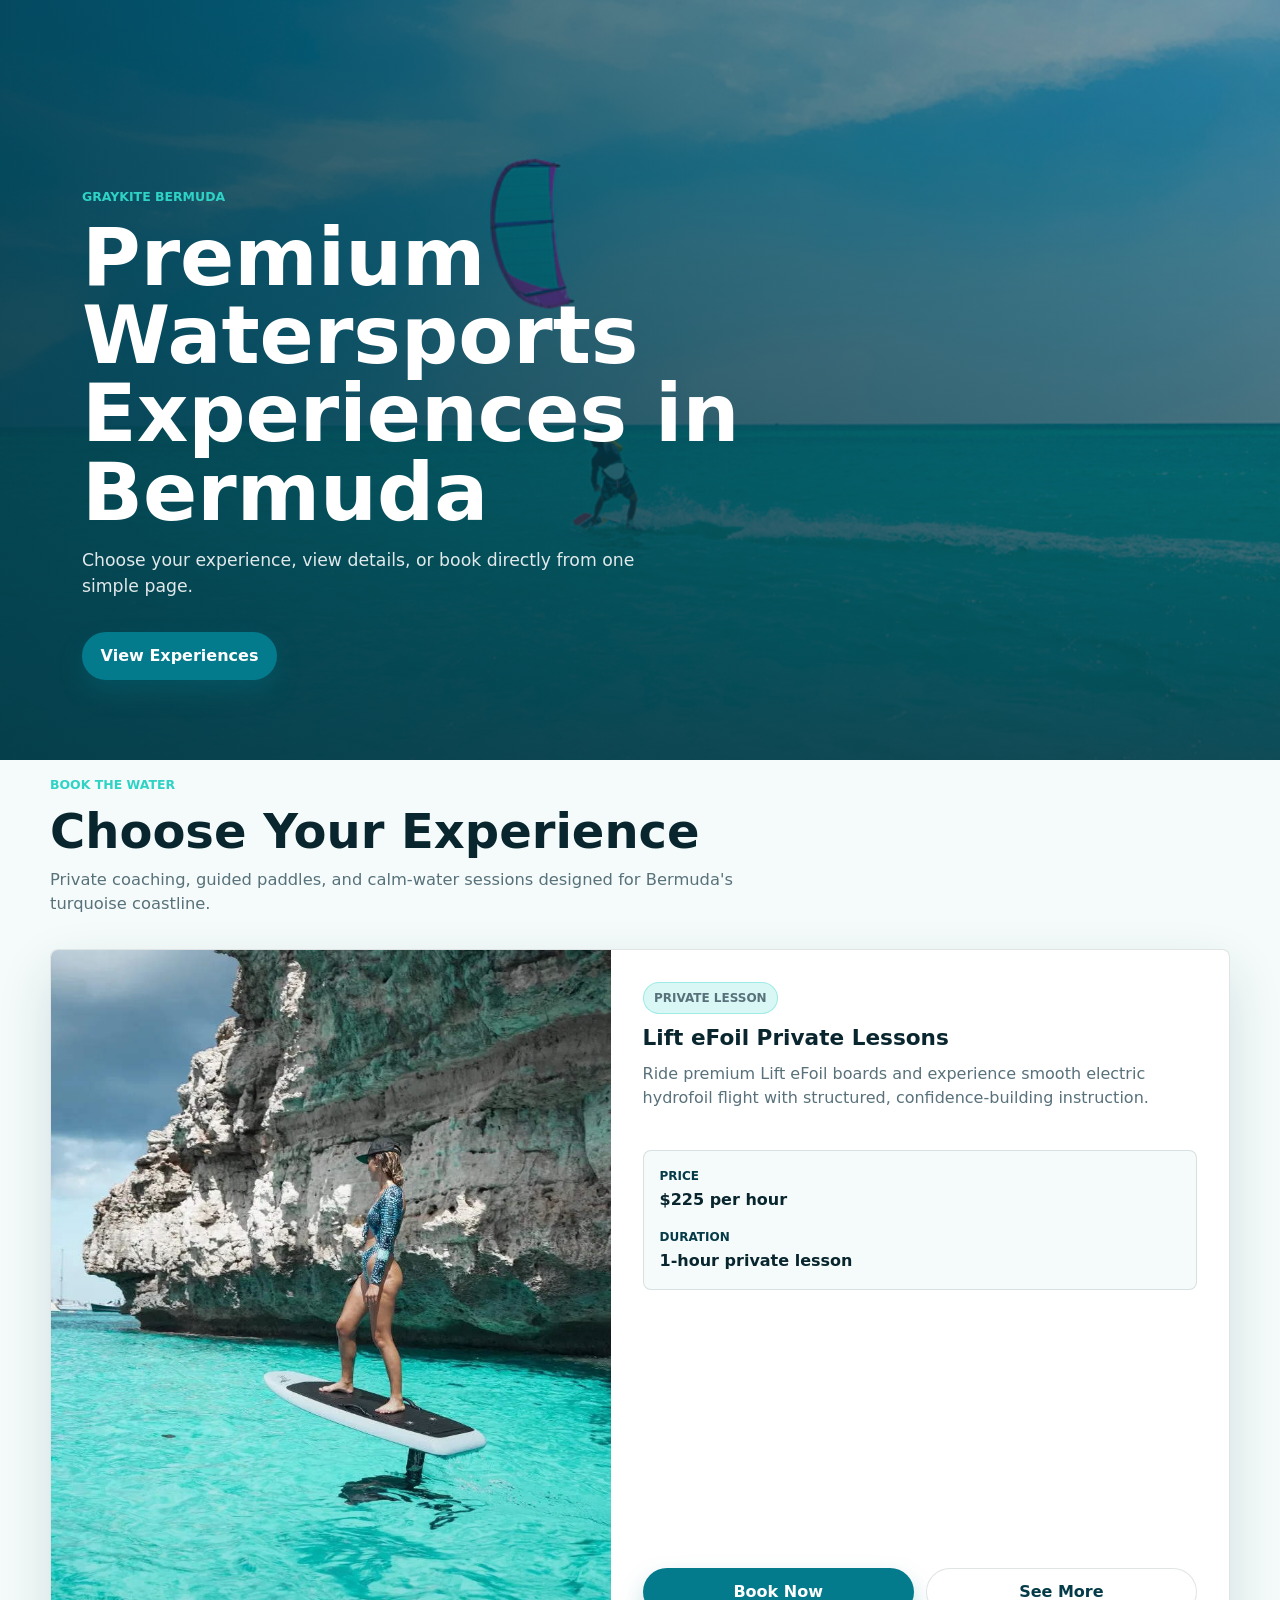
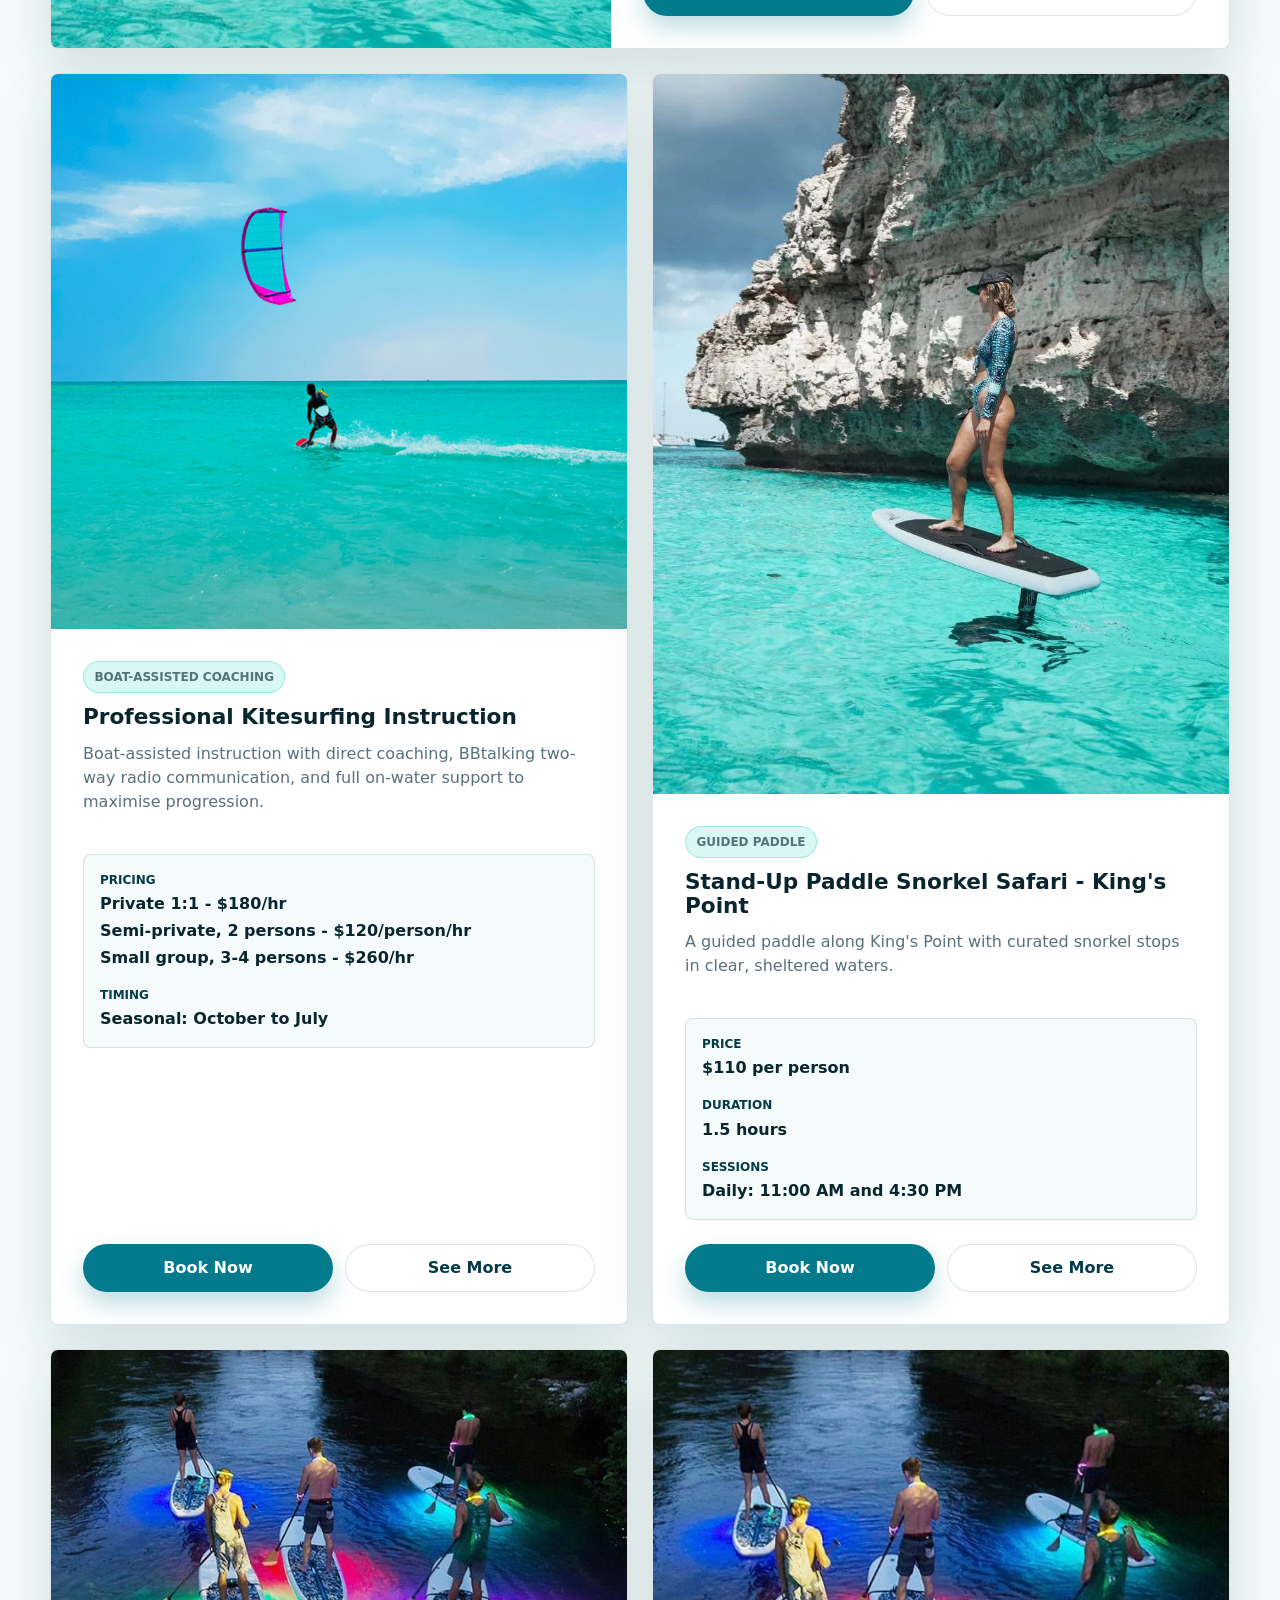
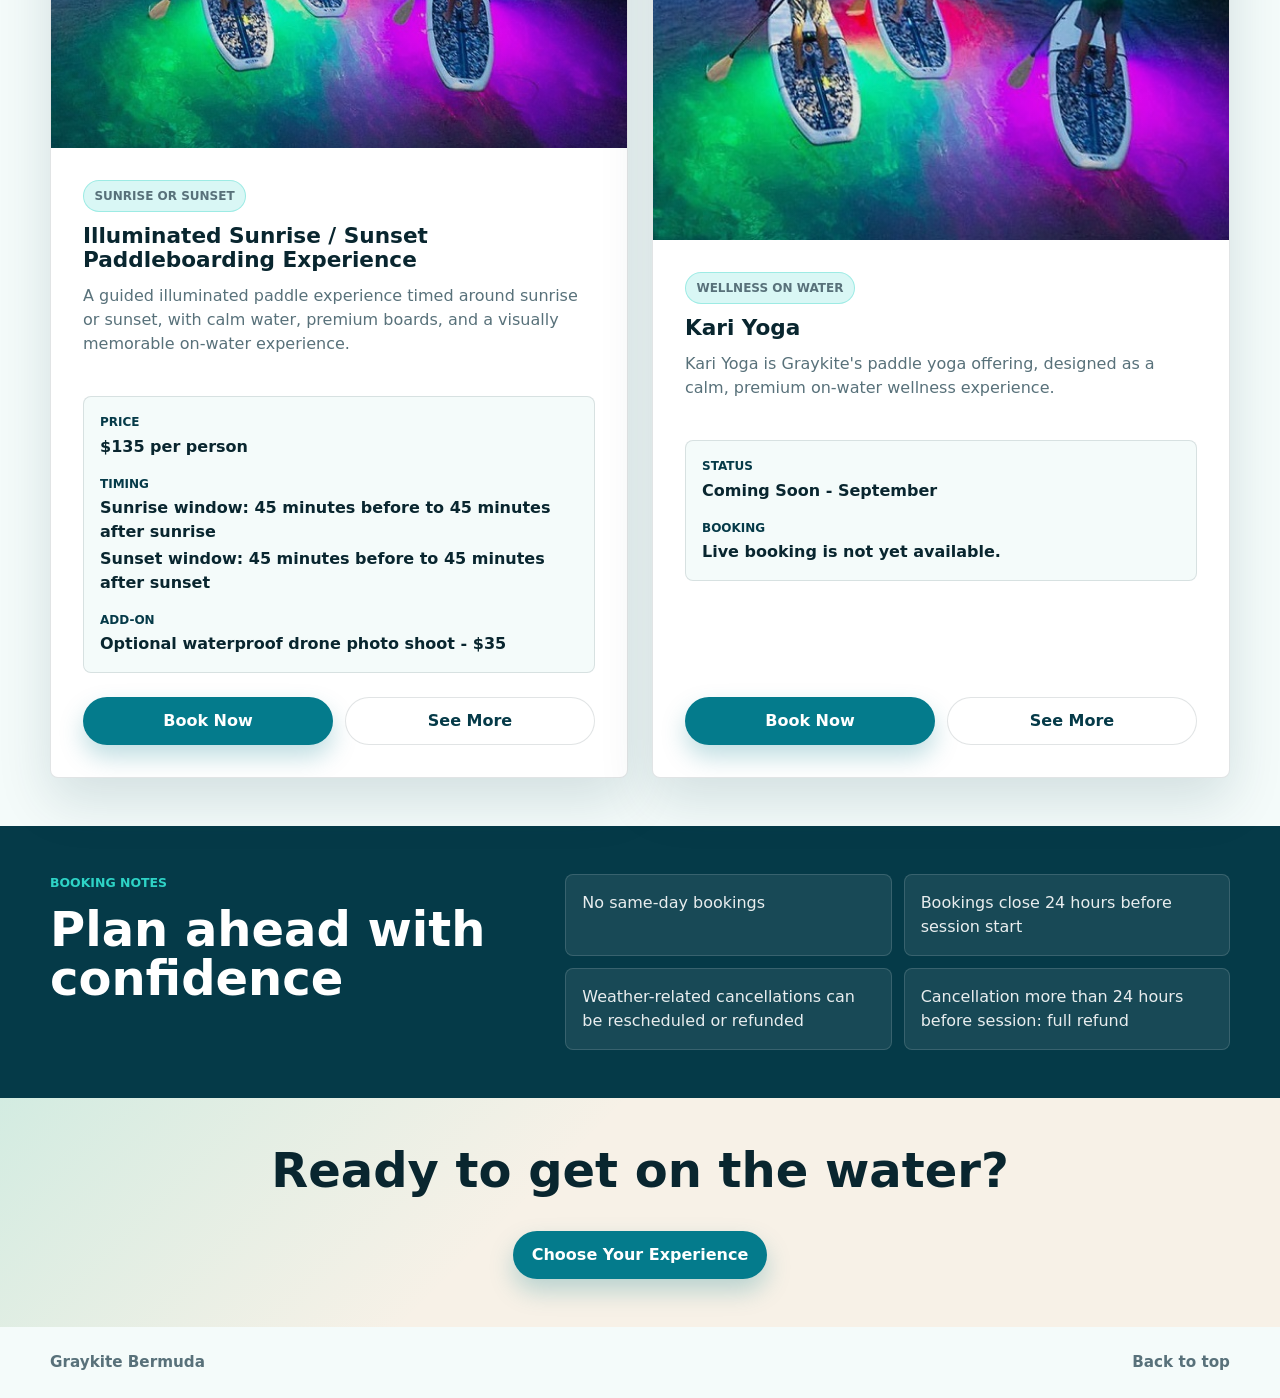
==== index.html @ 4ef0aa1a "init" ====
<!doctype html>
<html lang="en">

<head>
  <meta charset="utf-8">
  <meta name="viewport" content="width=device-width, initial-scale=1">
  <title>Graykite Bermuda | Premium Watersports Experiences</title>
  <meta name="description" content="Choose and book premium Graykite Bermuda watersports experiences, including Lift eFoil lessons, kitesurfing instruction, paddle snorkel safaris, illuminated paddleboarding, and Kari Yoga.">
  <link rel="canonical" href="https://graykitebermuda.com/">
  <meta property="og:title" content="Graykite Bermuda | Premium Watersports Experiences">
  <meta property="og:description" content="A simple QR landing page for choosing premium Bermuda watersports experiences.">
  <meta property="og:type" content="website">
  <meta property="og:url" content="https://graykitebermuda.com/">
  <meta property="og:image" content="./photos/1000059914.jpg">
  <meta name="theme-color" content="#053a48">
  <link rel="stylesheet" href="./styles.css">
</head>

<body>
  <header class="hero" id="top">
    <div class="hero__overlay"></div>
    <div class="hero__content">
      <p class="eyebrow">Graykite Bermuda</p>
      <h1>Premium Watersports Experiences in Bermuda</h1>
      <p class="hero__subheading">
        Choose your experience, view details, or book directly from one simple page.
      </p>
      <a class="button button--primary" href="#experiences">View Experiences</a>
    </div>
  </header>

  <main>
    <section class="section section--intro" aria-labelledby="experiences-heading">
      <div class="section__heading">
        <p class="eyebrow">Book the water</p>
        <h2 id="experiences-heading">Choose Your Experience</h2>
        <p>
          Private coaching, guided paddles, and calm-water sessions designed for Bermuda's
          turquoise coastline.
        </p>
      </div>

      <div class="experience-grid" id="experiences">
        <article class="experience-card">
          <div class="experience-card__image">
            <img src="./photos/10-secrets-for-beginners-in-foil-surfing-and-electric-foiling-efoil-in-ibiza-9-820x1024.jpeg" alt="Rider gliding on a Lift eFoil board over clear turquoise water" loading="lazy" decoding="async">
          </div>
          <div class="experience-card__body">
            <div>
              <p class="tag">Private lesson</p>
              <h3>Lift eFoil Private Lessons</h3>
              <p>
                Ride premium Lift eFoil boards and experience smooth electric hydrofoil
                flight with structured, confidence-building instruction.
              </p>
            </div>
            <dl class="details">
              <div>
                <dt>Price</dt>
                <dd>$225 per hour</dd>
              </div>
              <div>
                <dt>Duration</dt>
                <dd>1-hour private lesson</dd>
              </div>
            </dl>
            <div class="actions">
              <a class="button button--primary" href="https://bermuda.graykite.surf/contact-us/">Book Now</a>
              <a class="button button--secondary" href="https://bermuda.graykite.surf/product/lift-efoil-bermuda/">See More</a>
            </div>
          </div>
        </article>

        <article class="experience-card">
          <div class="experience-card__image">
            <img src="./photos/1000059914.jpg" alt="Kitesurfer riding across bright turquoise Bermuda water" loading="lazy" decoding="async">
          </div>
          <div class="experience-card__body">
            <div>
              <p class="tag">Boat-assisted coaching</p>
              <h3>Professional Kitesurfing Instruction</h3>
              <p>
                Boat-assisted instruction with direct coaching, BBtalking two-way radio
                communication, and full on-water support to maximise progression.
              </p>
            </div>
            <dl class="details">
              <div>
                <dt>Pricing</dt>
                <dd>Private 1:1 - $180/hr</dd>
                <dd>Semi-private, 2 persons - $120/person/hr</dd>
                <dd>Small group, 3-4 persons - $260/hr</dd>
              </div>
              <div>
                <dt>Timing</dt>
                <dd>Seasonal: October to July</dd>
              </div>
            </dl>
            <div class="actions">
              <a class="button button--primary" href="https://bermuda.graykite.surf/contact-us/">Book Now</a>
              <a class="button button--secondary" href="https://bermuda.graykite.surf/packages/advanced-kitesurfing/">See More</a>
            </div>
          </div>
        </article>

        <article class="experience-card">
          <div class="experience-card__image">
            <img src="./photos/10-secrets-for-beginners-in-foil-surfing-and-electric-foiling-efoil-in-ibiza-9-820x1024.jpeg" alt="Calm clear water along a rocky coastline suited for paddling and snorkelling" loading="lazy" decoding="async">
          </div>
          <div class="experience-card__body">
            <div>
              <p class="tag">Guided paddle</p>
              <h3>Stand-Up Paddle Snorkel Safari - King's Point</h3>
              <p>
                A guided paddle along King's Point with curated snorkel stops in clear,
                sheltered waters.
              </p>
            </div>
            <dl class="details">
              <div>
                <dt>Price</dt>
                <dd>$110 per person</dd>
              </div>
              <div>
                <dt>Duration</dt>
                <dd>1.5 hours</dd>
              </div>
              <div>
                <dt>Sessions</dt>
                <dd>Daily: 11:00 AM and 4:30 PM</dd>
              </div>
            </dl>
            <div class="actions">
              <a class="button button--primary" href="https://bermuda.graykite.surf/contact-us/">Book Now</a>
              <a class="button button--secondary" href="https://bermuda.graykite.surf/packages/paddle-yoga-bermuda/">See More</a>

            </div>
          </div>
        </article>

        <article class="experience-card">
          <div class="experience-card__image">
            <img src="./photos/1000059887.jpg" alt="Group paddleboarding at dusk with illuminated boards" loading="lazy" decoding="async">
          </div>
          <div class="experience-card__body">
            <div>
              <p class="tag">Sunrise or sunset</p>
              <h3>Illuminated Sunrise / Sunset Paddleboarding Experience</h3>
              <p>
                A guided illuminated paddle experience timed around sunrise or sunset, with
                calm water, premium boards, and a visually memorable on-water experience.
              </p>
            </div>
            <dl class="details">
              <div>
                <dt>Price</dt>
                <dd>$135 per person</dd>
              </div>
              <div>
                <dt>Timing</dt>
                <dd>Sunrise window: 45 minutes before to 45 minutes after sunrise</dd>
                <dd>Sunset window: 45 minutes before to 45 minutes after sunset</dd>
              </div>
              <div>
                <dt>Add-on</dt>
                <dd>Optional waterproof drone photo shoot - $35</dd>
              </div>
            </dl>
            <div class="actions">
              <a class="button button--primary" href="https://bermuda.graykite.surf/contact-us/">Book Now</a>
              <a class="button button--secondary" href="https://bermuda.graykite.surf/packages/paddle-yoga-bermuda/">See More</a>
            </div>
          </div>
        </article>

        <article class="experience-card">
          <div class="experience-card__image">
            <img src="./photos/1000059887.jpg" alt="Quiet illuminated paddleboards on calm water at twilight" loading="lazy" decoding="async">
          </div>
          <div class="experience-card__body">
            <div>
              <p class="tag">Wellness on water</p>
              <h3>Kari Yoga</h3>
              <p>
                Kari Yoga is Graykite's paddle yoga offering, designed as a calm, premium
                on-water wellness experience.
              </p>
            </div>
            <dl class="details">
              <div>
                <dt>Status</dt>
                <dd>Coming Soon - September</dd>
              </div>
              <div>
                <dt>Booking</dt>
                <dd>Live booking is not yet available.</dd>
              </div>
            </dl>
            <div class="actions">
              <a class="button button--primary" href="https://bermuda.graykite.surf/contact-us/">Book Now</a>
              <a class="button button--secondary" href="https://bermuda.graykite.surf/product/kariyoga/">See More</a>
            </div>
          </div>
        </article>
      </div>
    </section>

    <section class="policy" aria-labelledby="policy-heading">
      <div class="policy__inner">
        <div>
          <p class="eyebrow">Booking Notes</p>
          <h2 id="policy-heading">Plan ahead with confidence</h2>
        </div>
        <ul class="policy-list">
          <li>No same-day bookings</li>
          <li>Bookings close 24 hours before session start</li>
          <li>Weather-related cancellations can be rescheduled or refunded</li>
          <li>Cancellation more than 24 hours before session: full refund</li>
        </ul>
      </div>
    </section>

    <section class="final-cta" aria-labelledby="final-heading">
      <div class="final-cta__inner">
        <h2 id="final-heading">Ready to get on the water?</h2>
        <a class="button button--primary" href="#experiences">Choose Your Experience</a>
      </div>
    </section>
  </main>

  <footer class="footer">
    <p>Graykite Bermuda</p>
    <a href="#top">Back to top</a>
  </footer>
</body>

</html>
---- styles.css ----
:root {
  --color-ink: #09262f;
  --color-muted: #58717a;
  --color-ocean: #047b8c;
  --color-ocean-dark: #053a48;
  --color-aqua: #2ed3c6;
  --color-sand: #f7f1e7;
  --color-surface: #ffffff;
  --color-surface-soft: #f4fbfa;
  --color-line: rgba(9, 38, 47, 0.12);
  --shadow-card: 0 22px 54px rgba(5, 58, 72, 0.14);
  --shadow-button: 0 12px 24px rgba(4, 123, 140, 0.25);
  --radius-sm: 8px;
  --radius-md: 8px;
  --radius-lg: 8px;
  --space-1: 0.5rem;
  --space-2: 0.75rem;
  --space-3: 1rem;
  --space-4: 1.5rem;
  --space-5: 2rem;
  --space-6: 3rem;
  --content-max: 1180px;
}

* {
  box-sizing: border-box;
}

html {
  scroll-behavior: smooth;
}

body {
  margin: 0;
  color: var(--color-ink);
  background: var(--color-surface-soft);
  font-family: Inter, ui-sans-serif, system-ui, -apple-system, BlinkMacSystemFont, "Segoe UI", sans-serif;
  line-height: 1.5;
}

img {
  display: block;
  max-width: 100%;
}

a {
  color: inherit;
}

.hero {
  position: relative;
  display: grid;
  min-height: 88svh;
  overflow: hidden;
  color: #fff;
  background-image: url("./photos/1000059914.jpg");
  background-position: center;
  background-size: cover;
  isolation: isolate;
}

.hero__overlay {
  position: absolute;
  inset: 0;
  z-index: -1;
  background:
    linear-gradient(180deg, rgba(5, 58, 72, 0.28), rgba(5, 58, 72, 0.84)),
    linear-gradient(90deg, rgba(5, 58, 72, 0.78), rgba(5, 58, 72, 0.18));
}

.hero__content {
  align-self: end;
  width: min(100%, var(--content-max));
  margin: 0 auto;
  padding: 2rem 1rem 4rem;
}

.eyebrow {
  margin: 0 0 var(--space-2);
  color: var(--color-aqua);
  font-size: 0.78rem;
  font-weight: 800;
  letter-spacing: 0;
  text-transform: uppercase;
}

h1,
h2,
h3,
p {
  margin-top: 0;
}

h1 {
  max-width: 760px;
  margin-bottom: var(--space-3);
  font-size: 2.55rem;
  line-height: 0.98;
}

h2 {
  margin-bottom: var(--space-2);
  font-size: 1.85rem;
  line-height: 1.02;
}

h3 {
  margin-bottom: var(--space-2);
  font-size: 1.35rem;
  line-height: 1.12;
}

.hero__subheading {
  max-width: 600px;
  margin-bottom: var(--space-5);
  color: rgba(255, 255, 255, 0.88);
  font-size: 1.08rem;
}

.button {
  display: inline-flex;
  align-items: center;
  justify-content: center;
  min-height: 48px;
  padding: 0.82rem 1.1rem;
  border: 1px solid transparent;
  border-radius: 999px;
  font-weight: 800;
  line-height: 1;
  text-align: center;
  text-decoration: none;
  transition: transform 160ms ease, box-shadow 160ms ease, background-color 160ms ease, border-color 160ms ease;
}

.button--primary {
  color: #fff;
  background: var(--color-ocean);
  box-shadow: var(--shadow-button);
}

.button--secondary {
  color: var(--color-ocean-dark);
  background: #fff;
  border-color: var(--color-line);
}

.button--disabled {
  color: rgba(9, 38, 47, 0.55);
  background: rgba(9, 38, 47, 0.08);
  cursor: not-allowed;
}

.button:hover {
  transform: translateY(-1px);
}

.button--primary:hover {
  background: var(--color-ocean-dark);
}

.button--secondary:hover {
  border-color: rgba(4, 123, 140, 0.32);
  box-shadow: 0 10px 24px rgba(5, 58, 72, 0.1);
}

.button:active {
  transform: translateY(1px);
}

.button:focus-visible {
  outline: 3px solid rgba(46, 211, 198, 0.7);
  outline-offset: 3px;
}

.section {
  width: min(100% - 2rem, var(--content-max));
  margin: 0 auto;
  padding: var(--space-6) 0;
}

.section--intro {
  margin-top: -2rem;
}

.section__heading {
  max-width: 720px;
  margin-bottom: var(--space-5);
}

.section__heading p:not(.eyebrow) {
  color: var(--color-muted);
  font-size: 1.02rem;
}

.experience-grid {
  display: grid;
  gap: var(--space-4);
}

.experience-card {
  display: grid;
  overflow: hidden;
  background: var(--color-surface);
  border: 1px solid var(--color-line);
  border-radius: var(--radius-lg);
  box-shadow: var(--shadow-card);
}

.experience-card__image {
  position: relative;
  min-height: 230px;
  background: var(--color-ocean-dark);
}

.experience-card__image::after {
  position: absolute;
  inset: 0;
  content: "";
  background: linear-gradient(180deg, transparent 35%, rgba(5, 58, 72, 0.18));
  pointer-events: none;
}

.experience-card__image img {
  width: 100%;
  height: 100%;
  min-height: 230px;
  object-fit: cover;
}

.experience-card__body {
  display: flex;
  flex-direction: column;
  gap: var(--space-4);
  padding: var(--space-4);
}

.experience-card__body p {
  color: var(--color-muted);
}

.tag {
  display: inline-flex;
  width: fit-content;
  margin-bottom: var(--space-2);
  padding: 0.38rem 0.65rem;
  color: var(--color-ocean-dark);
  background: rgba(46, 211, 198, 0.18);
  border: 1px solid rgba(46, 211, 198, 0.35);
  border-radius: 999px;
  font-size: 0.75rem;
  font-weight: 800;
  letter-spacing: 0;
  text-transform: uppercase;
}

.details {
  display: grid;
  gap: var(--space-3);
  margin: 0;
  padding: var(--space-3);
  background: var(--color-surface-soft);
  border: 1px solid var(--color-line);
  border-radius: var(--radius-md);
}

.details div {
  display: grid;
  gap: 0.2rem;
}

.details dt {
  color: var(--color-ocean-dark);
  font-size: 0.75rem;
  font-weight: 900;
  letter-spacing: 0;
  text-transform: uppercase;
}

.details dd {
  margin: 0;
  color: var(--color-ink);
  font-weight: 650;
}

.actions {
  display: grid;
  grid-template-columns: 1fr;
  gap: var(--space-2);
  margin-top: auto;
}

.policy {
  color: #fff;
  background: var(--color-ocean-dark);
}

.policy__inner {
  display: grid;
  gap: var(--space-4);
  width: min(100% - 2rem, var(--content-max));
  margin: 0 auto;
  padding: var(--space-6) 0;
}

.policy h2 {
  margin-bottom: 0;
}

.policy-list {
  display: grid;
  gap: var(--space-2);
  margin: 0;
  padding: 0;
  list-style: none;
}

.policy-list li {
  padding: 1rem;
  color: rgba(255, 255, 255, 0.9);
  background: rgba(255, 255, 255, 0.08);
  border: 1px solid rgba(255, 255, 255, 0.14);
  border-radius: var(--radius-sm);
}

.final-cta {
  background:
    linear-gradient(135deg, rgba(46, 211, 198, 0.18), transparent 42%),
    var(--color-sand);
}

.final-cta__inner {
  display: grid;
  gap: var(--space-4);
  width: min(100% - 2rem, 780px);
  margin: 0 auto;
  padding: var(--space-6) 0;
  text-align: center;
}

.final-cta__inner .button {
  justify-self: center;
}

.footer {
  display: flex;
  flex-wrap: wrap;
  align-items: center;
  justify-content: space-between;
  gap: var(--space-3);
  width: min(100% - 2rem, var(--content-max));
  margin: 0 auto;
  padding: var(--space-4) 0;
  color: var(--color-muted);
  font-size: 0.95rem;
}

.footer p {
  margin: 0;
  font-weight: 800;
}

.footer a {
  font-weight: 800;
  text-decoration: none;
}

.footer a:focus-visible {
  outline: 3px solid rgba(4, 123, 140, 0.35);
  outline-offset: 4px;
}

@media (min-width: 640px) {
  h1 {
    font-size: 3.5rem;
  }

  h2 {
    font-size: 2.35rem;
  }

  .hero__content {
    padding: 3rem 2rem 5rem;
  }

  .section,
  .policy__inner,
  .footer {
    width: min(100% - 4rem, var(--content-max));
  }

  .actions {
    grid-template-columns: repeat(2, minmax(0, 1fr));
  }
}

@media (min-width: 900px) {
  h1 {
    font-size: 5rem;
  }

  h2 {
    font-size: 3rem;
  }

  .hero {
    min-height: 760px;
  }

  .experience-grid {
    grid-template-columns: repeat(2, minmax(0, 1fr));
  }

  .experience-card:first-child {
    grid-template-columns: minmax(0, 0.95fr) minmax(0, 1.05fr);
    grid-column: 1 / -1;
  }

  .experience-card:first-child .experience-card__image img {
    min-height: 100%;
  }

  .policy__inner {
    grid-template-columns: minmax(0, 0.85fr) minmax(0, 1.15fr);
    align-items: start;
  }

  .policy-list {
    grid-template-columns: repeat(2, minmax(0, 1fr));
  }
}

@media (min-width: 1120px) {
  .experience-card__body {
    padding: var(--space-5);
  }
}
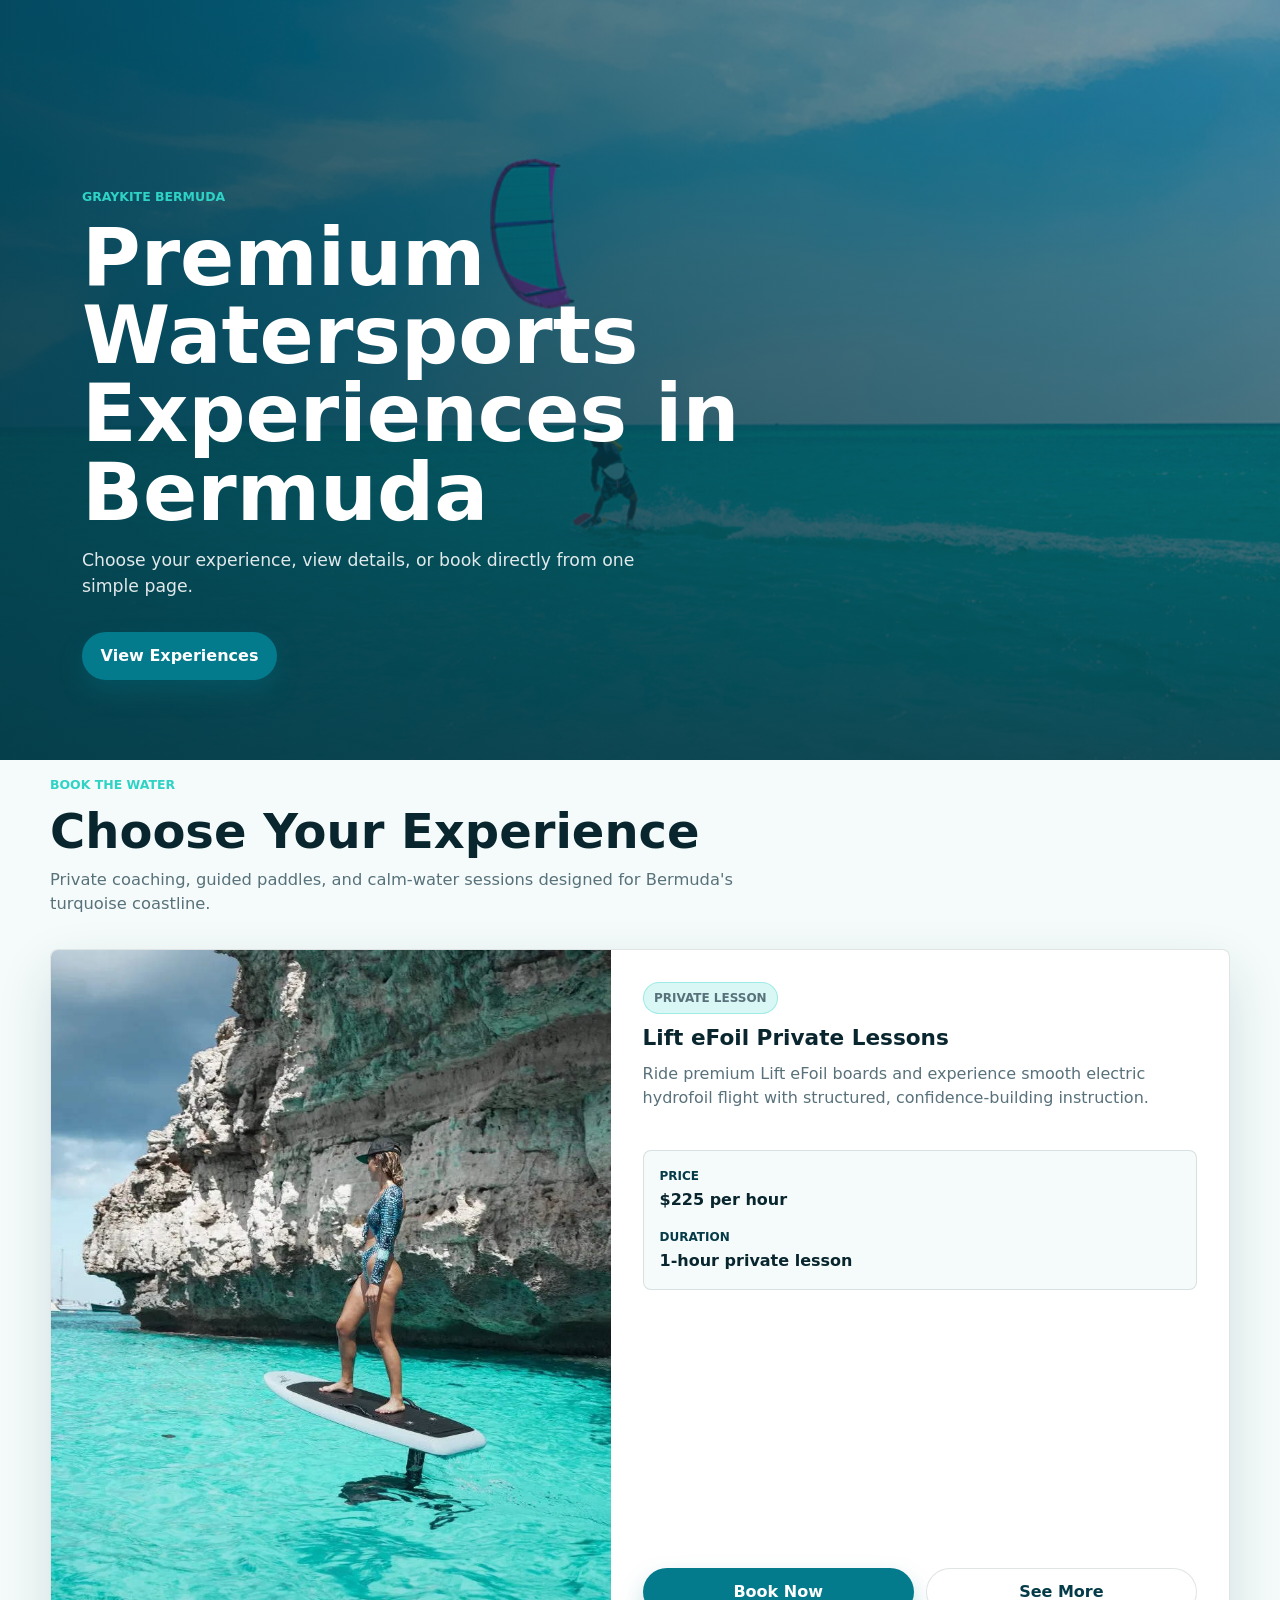
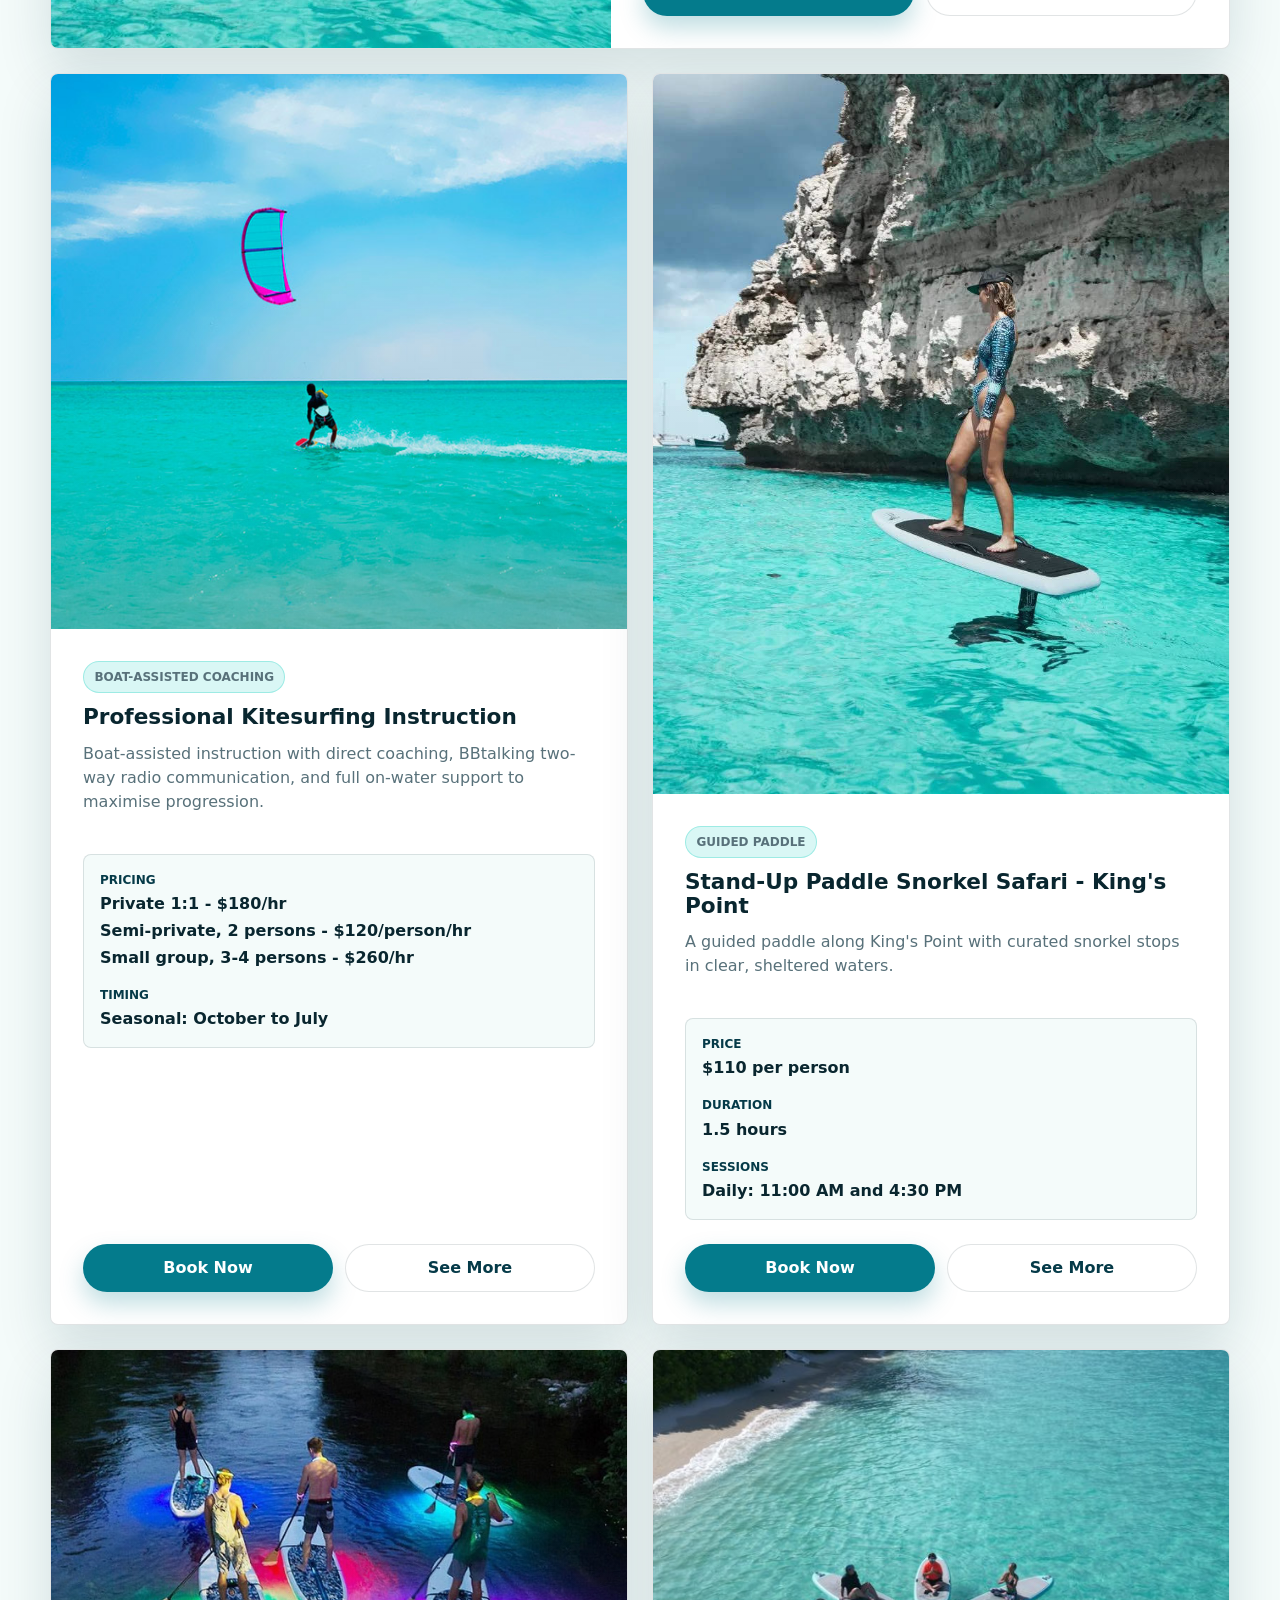
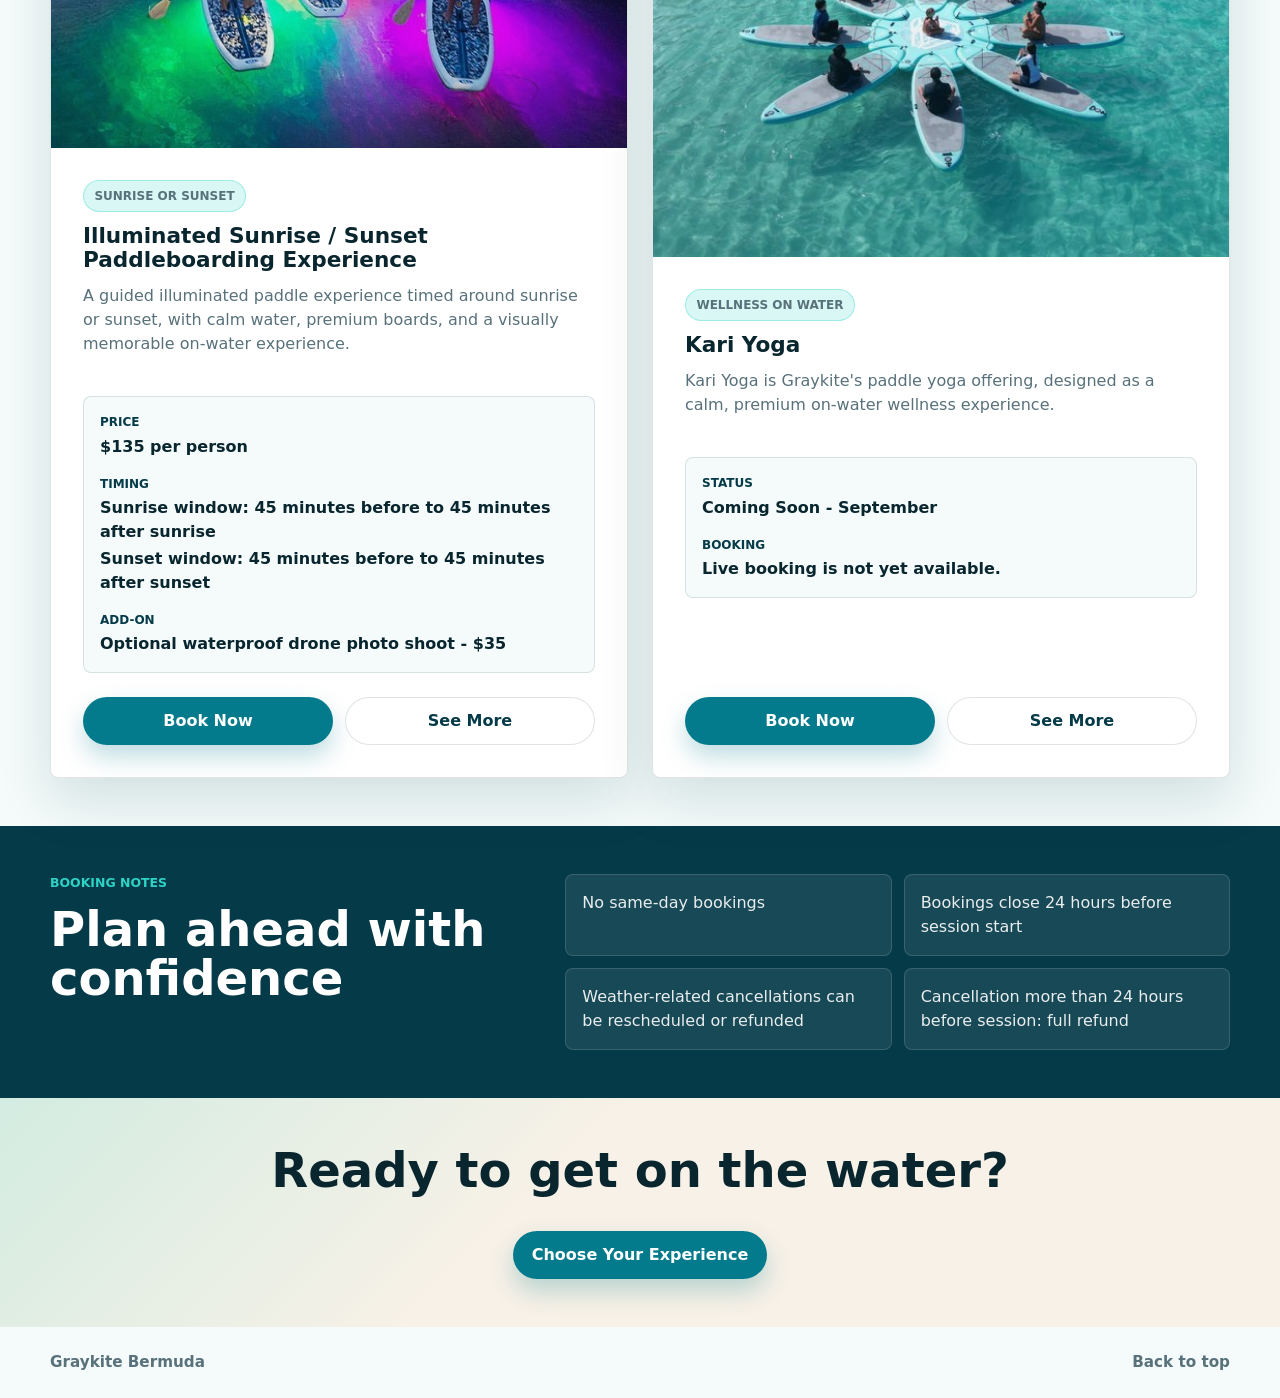
==== commit 203c2b38: "added kari yoga image" ====
--- a/index.html
+++ b/index.html
@@ -175,7 +175,7 @@
 
         <article class="experience-card">
           <div class="experience-card__image">
-            <img src="./photos/1000059887.jpg" alt="Quiet illuminated paddleboards on calm water at twilight" loading="lazy" decoding="async">
+            <img src="./photos/1000057119.jpg" alt="Quiet illuminated paddleboards on calm water at twilight" loading="lazy" decoding="async">
           </div>
           <div class="experience-card__body">
             <div>
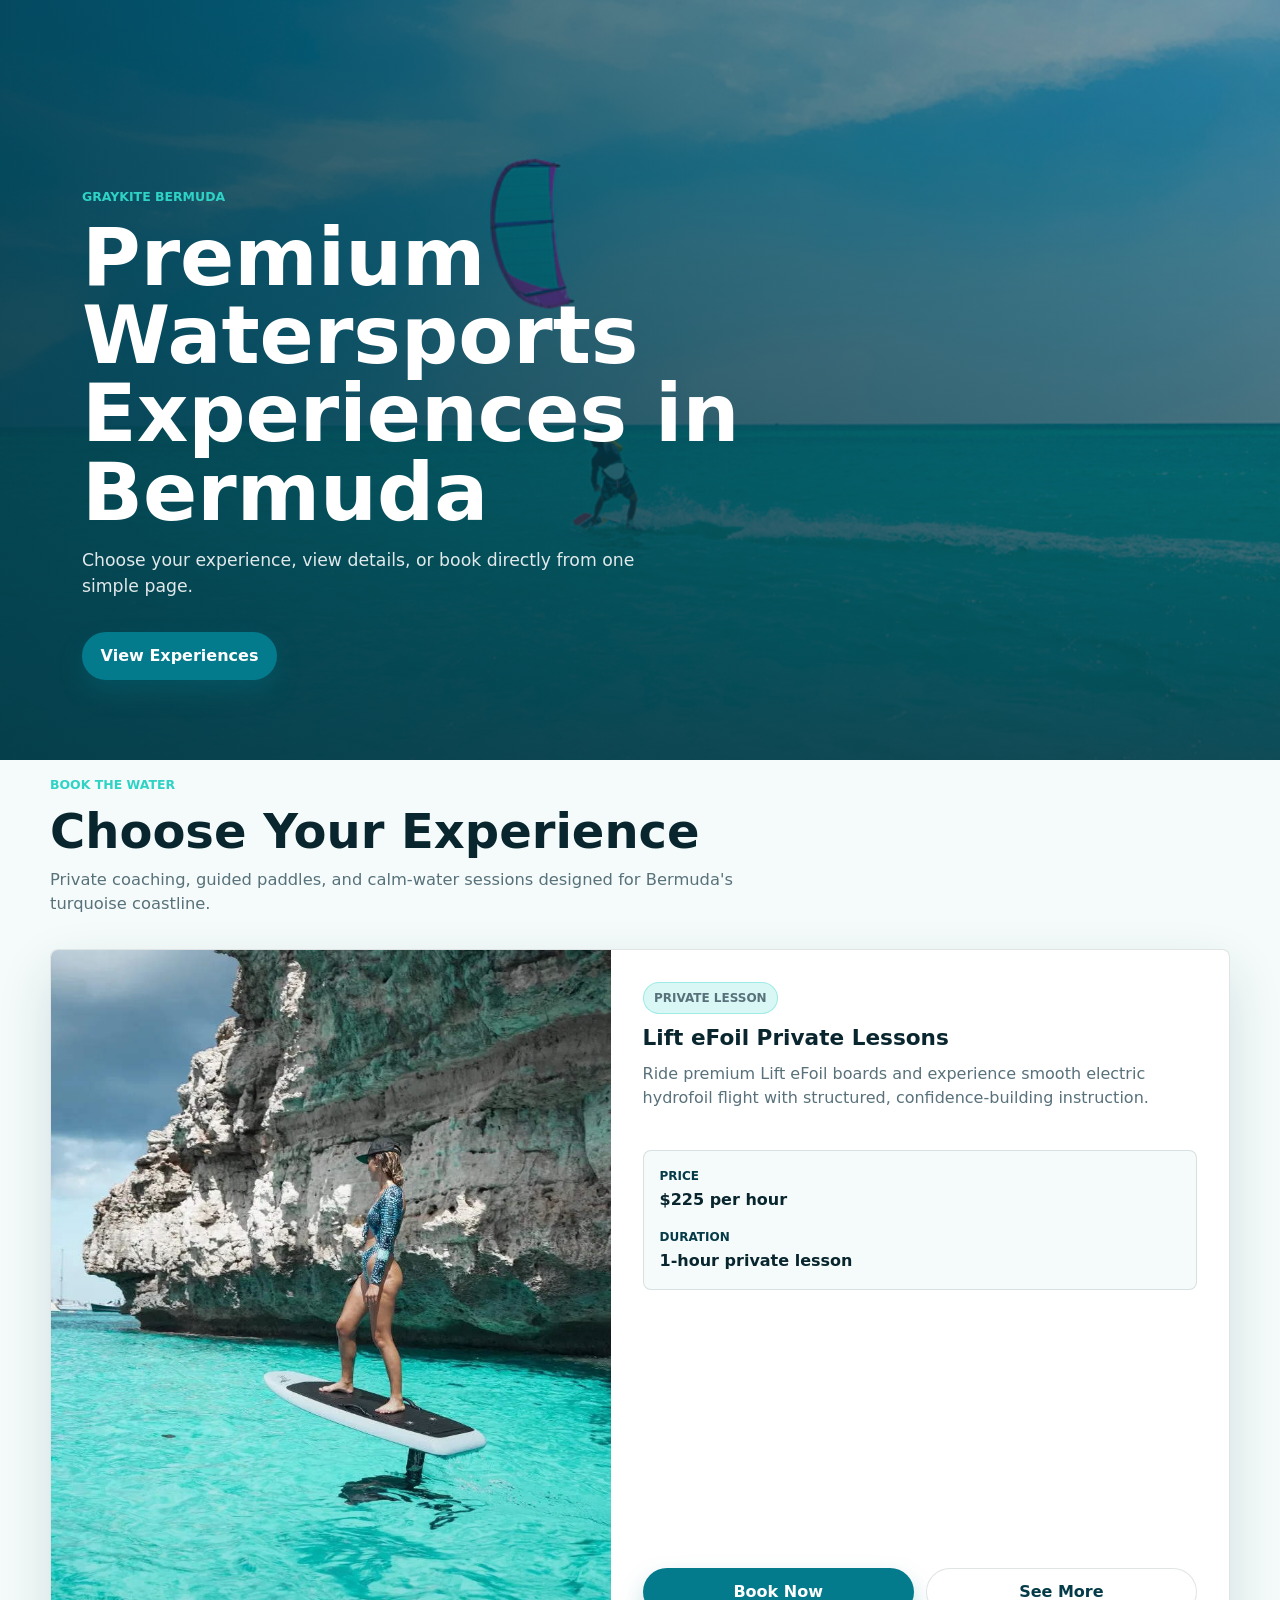
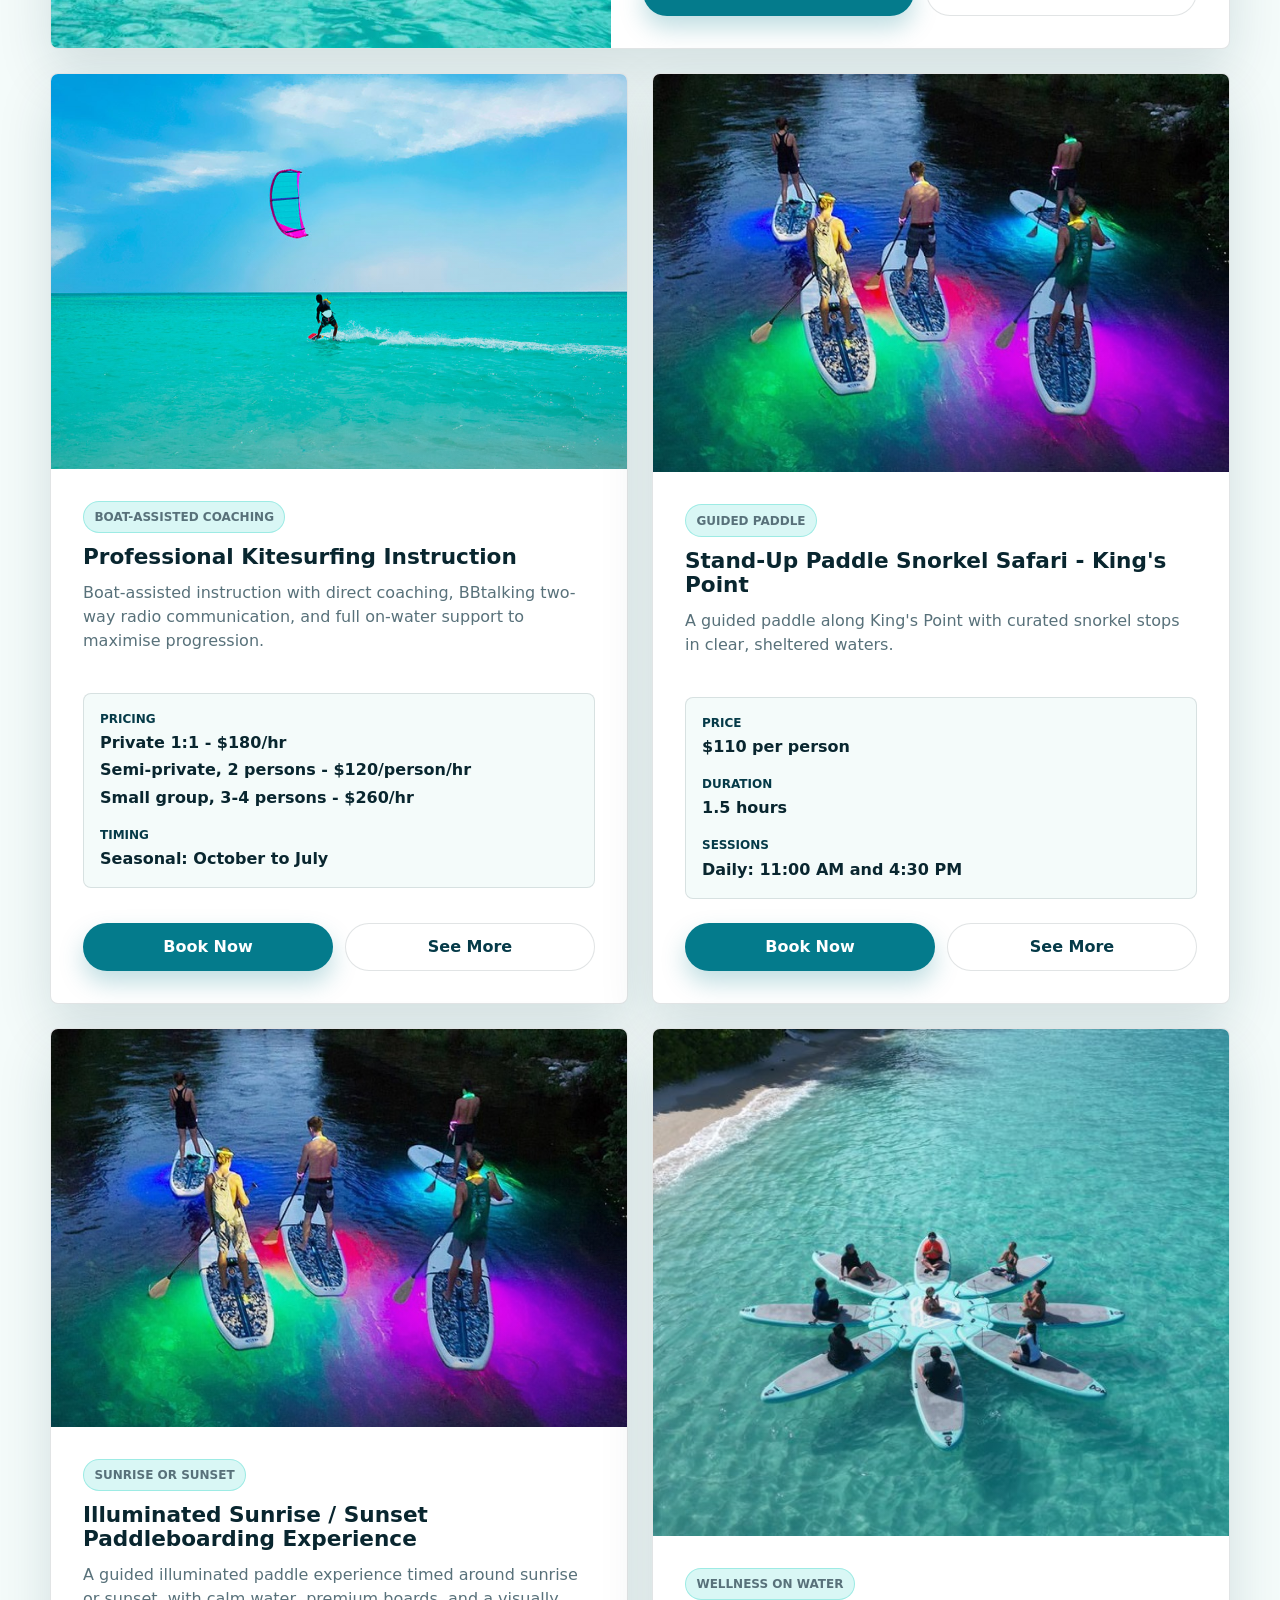
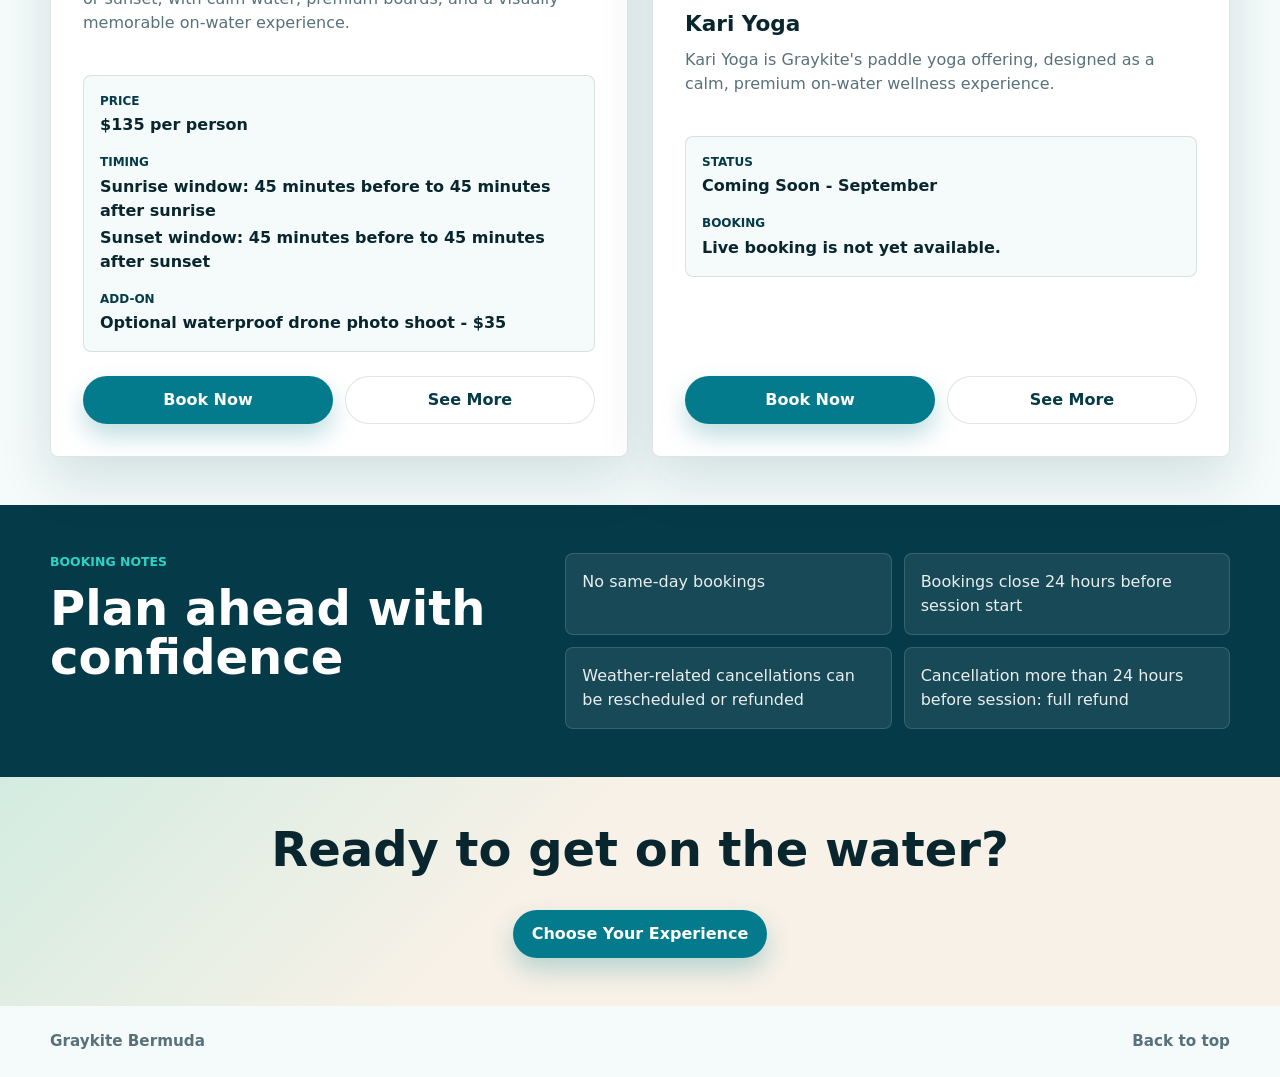
==== commit 44a24b3c: "added paddle yoga image" ====
--- a/index.html
+++ b/index.html
@@ -105,7 +105,7 @@
 
         <article class="experience-card">
           <div class="experience-card__image">
-            <img src="./photos/10-secrets-for-beginners-in-foil-surfing-and-electric-foiling-efoil-in-ibiza-9-820x1024.jpeg" alt="Calm clear water along a rocky coastline suited for paddling and snorkelling" loading="lazy" decoding="async">
+            <img src="./photos/paddle-yoga.jpg" alt="Calm clear water along a rocky coastline suited for paddling and snorkelling" loading="lazy" decoding="async">
           </div>
           <div class="experience-card__body">
             <div>
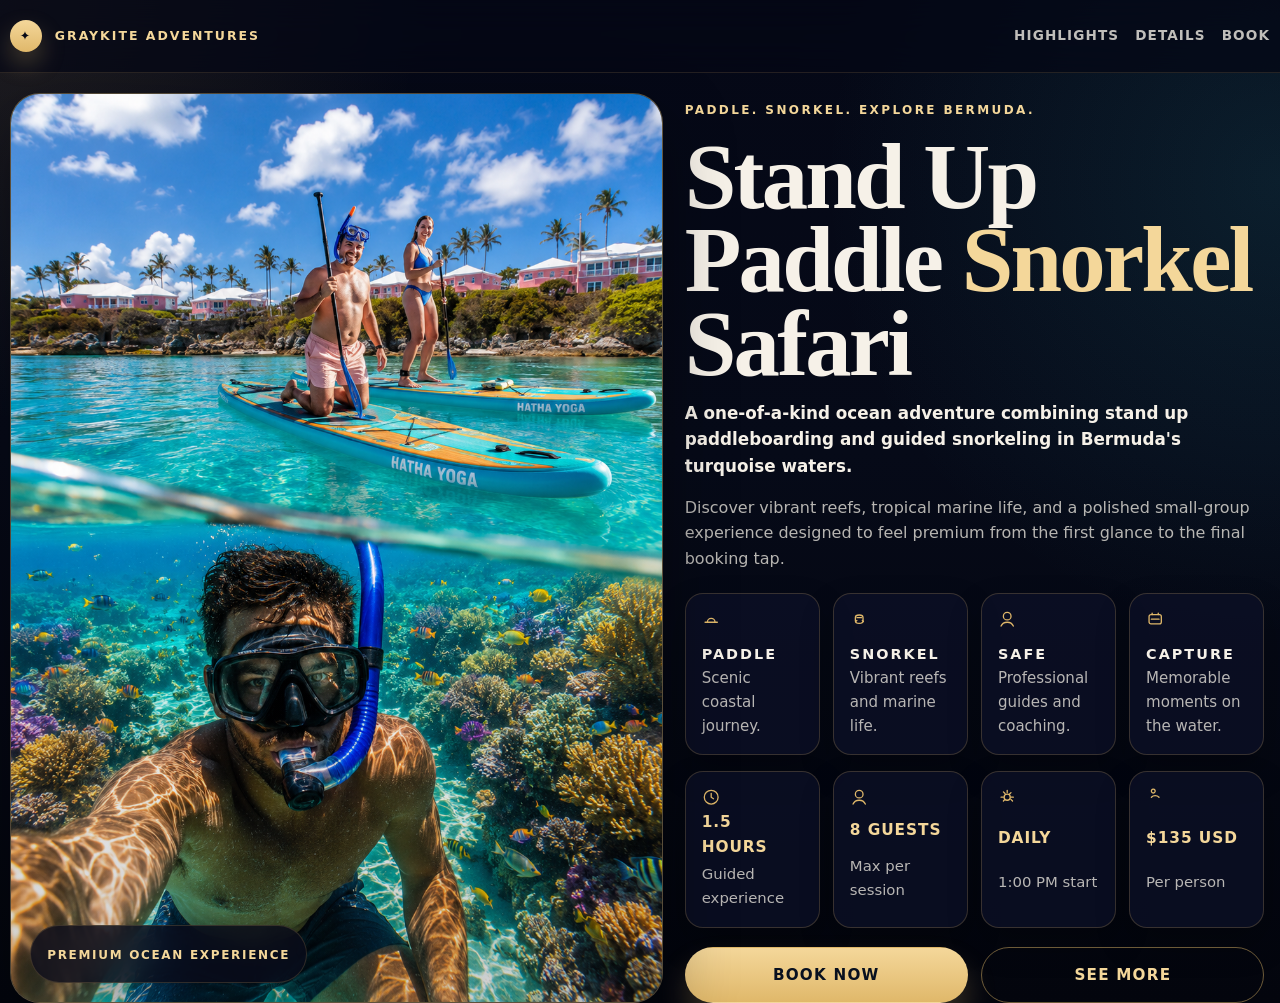
==== commit 0c9c47c0: "landing" ====
--- a/index.html
+++ b/index.html
@@ -4,234 +4,154 @@
 <head>
   <meta charset="utf-8">
   <meta name="viewport" content="width=device-width, initial-scale=1">
-  <title>Graykite Bermuda | Premium Watersports Experiences</title>
-  <meta name="description" content="Choose and book premium Graykite Bermuda watersports experiences, including Lift eFoil lessons, kitesurfing instruction, paddle snorkel safaris, illuminated paddleboarding, and Kari Yoga.">
-  <link rel="canonical" href="https://graykitebermuda.com/">
-  <meta property="og:title" content="Graykite Bermuda | Premium Watersports Experiences">
-  <meta property="og:description" content="A simple QR landing page for choosing premium Bermuda watersports experiences.">
+  <title>Stand Up Paddle Snorkel Safari | Graykite Bermuda</title>
+  <meta name="description" content="A premium one-page landing page for Graykite Bermuda's Stand Up Paddle Snorkel Safari, with gold accents, strong imagery, and clear booking calls to action.">
+  <link rel="canonical" href="https://bermuda.graykite.surf/product/stand-up-paddle-snorkel-safari/">
+  <meta property="og:title" content="Stand Up Paddle Snorkel Safari | Graykite Bermuda">
+  <meta property="og:description" content="A premium one-page landing page for Graykite Bermuda's Stand Up Paddle Snorkel Safari.">
   <meta property="og:type" content="website">
-  <meta property="og:url" content="https://graykitebermuda.com/">
-  <meta property="og:image" content="./photos/1000059914.jpg">
-  <meta name="theme-color" content="#053a48">
+  <meta property="og:image" content="./photos/template.jpg">
+  <meta name="theme-color" content="#050816">
   <link rel="stylesheet" href="./styles.css">
+  <script type="application/ld+json">
+    {
+      "@context": "https://schema.org",
+      "@type": "Product",
+      "name": "Stand Up Paddle Snorkel Safari",
+      "description": "A guided paddle and snorkel experience in Bermuda's turquoise waters.",
+      "brand": {
+        "@type": "Brand",
+        "name": "Graykite Bermuda"
+      },
+      "offers": {
+        "@type": "Offer",
+        "priceCurrency": "USD",
+        "price": "135",
+        "availability": "https://schema.org/InStock",
+        "url": "https://bermuda.graykite.surf/product/stand-up-paddle-snorkel-safari/"
+      }
+    }
+  </script>
 </head>
 
 <body>
-  <header class="hero" id="top">
-    <div class="hero__overlay"></div>
-    <div class="hero__content">
-      <p class="eyebrow">Graykite Bermuda</p>
-      <h1>Premium Watersports Experiences in Bermuda</h1>
-      <p class="hero__subheading">
-        Choose your experience, view details, or book directly from one simple page.
-      </p>
-      <a class="button button--primary" href="#experiences">View Experiences</a>
+  <a class="skip-link" href="#main">Skip to content</a>
+
+  <header class="topbar">
+    <div class="page-shell topbar__inner">
+      <div class="brand" aria-label="Graykite Bermuda">
+        <span class="brand__mark" aria-hidden="true">✦</span>
+        <span class="brand__text">Graykite Adventures</span>
+      </div>
+      <nav class="nav" aria-label="Primary">
+        <a href="#highlights">Highlights</a>
+        <a href="#details">Details</a>
+        <a href="#book">Book</a>
+      </nav>
     </div>
   </header>
 
-  <main>
-    <section class="section section--intro" aria-labelledby="experiences-heading">
-      <div class="section__heading">
-        <p class="eyebrow">Book the water</p>
-        <h2 id="experiences-heading">Choose Your Experience</h2>
-        <p>
-          Private coaching, guided paddles, and calm-water sessions designed for Bermuda's
-          turquoise coastline.
-        </p>
-      </div>
+  <main id="main">
+    <section class="hero">
+      <div class="page-shell hero__grid">
+        <div class="hero__visual" aria-hidden="true">
+          <img src="./photos/sup-snorkel.png" alt="" loading="eager" decoding="async">
+          <div class="hero__badge">
+            <span class="hero__badge-label">Premium ocean experience</span>
+          </div>
+        </div>
 
-      <div class="experience-grid" id="experiences">
-        <article class="experience-card">
-          <div class="experience-card__image">
-            <img src="./photos/10-secrets-for-beginners-in-foil-surfing-and-electric-foiling-efoil-in-ibiza-9-820x1024.jpeg" alt="Rider gliding on a Lift eFoil board over clear turquoise water" loading="lazy" decoding="async">
+        <div class="hero__content">
+          <p class="eyebrow">Paddle. Snorkel. Explore Bermuda.</p>
+          <h1>Stand Up Paddle <span>Snorkel</span> Safari</h1>
+          <p class="hero__lede">
+            A one-of-a-kind ocean adventure combining stand up paddleboarding and guided snorkeling in Bermuda's turquoise waters.
+          </p>
+          <p class="hero__copy">
+            Discover vibrant reefs, tropical marine life, and a polished small-group experience designed to feel premium from the first glance to the final booking tap.
+          </p>
+
+          <div class="feature-grid" id="highlights">
+            <article class="feature">
+              <svg viewBox="0 0 24 24" class="feature__icon" aria-hidden="true">
+                <path d="M4 16h16" fill="none" stroke="currentColor" stroke-width="1.7" stroke-linecap="round" />
+                <path d="M7 16a5 5 0 0 1 10 0" fill="none" stroke="currentColor" stroke-width="1.7" />
+              </svg>
+              <h2>Paddle</h2>
+              <p>Scenic coastal journey.</p>
+            </article>
+            <article class="feature">
+              <svg viewBox="0 0 24 24" class="feature__icon" aria-hidden="true">
+                <path d="M7 10c0-2 2.2-3.5 5-3.5S17 8 17 10v4c0 2-2.2 3.5-5 3.5S7 16 7 14v-4Z" fill="none" stroke="currentColor" stroke-width="1.7" />
+                <path d="M9 10h6m-7.5 5 1.5-1.5m8.5 1.5-1.5-1.5" fill="none" stroke="currentColor" stroke-width="1.7" stroke-linecap="round" />
+              </svg>
+              <h2>Snorkel</h2>
+              <p>Vibrant reefs and marine life.</p>
+            </article>
+            <article class="feature">
+              <svg viewBox="0 0 24 24" class="feature__icon" aria-hidden="true">
+                <path d="M17 8a5 5 0 1 1-10 0 5 5 0 0 1 10 0Z" fill="none" stroke="currentColor" stroke-width="1.7" />
+                <path d="M4 21c1.5-3.6 5-5 8-5s6.5 1.4 8 5" fill="none" stroke="currentColor" stroke-width="1.7" stroke-linecap="round" />
+              </svg>
+              <h2>Safe</h2>
+              <p>Professional guides and coaching.</p>
+            </article>
+            <article class="feature">
+              <svg viewBox="0 0 24 24" class="feature__icon" aria-hidden="true">
+                <rect x="4" y="6" width="16" height="12" rx="2.5" fill="none" stroke="currentColor" stroke-width="1.7" />
+                <path d="M8 6v-2m8 2v-2M7 12h10" fill="none" stroke="currentColor" stroke-width="1.7" stroke-linecap="round" />
+              </svg>
+              <h2>Capture</h2>
+              <p>Memorable moments on the water.</p>
+            </article>
           </div>
-          <div class="experience-card__body">
-            <div>
-              <p class="tag">Private lesson</p>
-              <h3>Lift eFoil Private Lessons</h3>
-              <p>
-                Ride premium Lift eFoil boards and experience smooth electric hydrofoil
-                flight with structured, confidence-building instruction.
-              </p>
+
+          <div class="stats-row" id="details">
+            <div class="stat">
+              <svg viewBox="0 0 24 24" class="stat__icon" aria-hidden="true">
+                <circle cx="12" cy="12" r="9" fill="none" stroke="currentColor" stroke-width="1.7" />
+                <path d="M12 7v5l3 2" fill="none" stroke="currentColor" stroke-width="1.7" stroke-linecap="round" />
+              </svg>
+              <span class="stat__value">1.5 hours</span>
+              <span class="stat__label">Guided experience</span>
             </div>
-            <dl class="details">
-              <div>
-                <dt>Price</dt>
-                <dd>$225 per hour</dd>
-              </div>
-              <div>
-                <dt>Duration</dt>
-                <dd>1-hour private lesson</dd>
-              </div>
-            </dl>
-            <div class="actions">
-              <a class="button button--primary" href="https://bermuda.graykite.surf/contact-us/">Book Now</a>
-              <a class="button button--secondary" href="https://bermuda.graykite.surf/product/lift-efoil-bermuda/">See More</a>
+            <div class="stat">
+              <svg viewBox="0 0 24 24" class="stat__icon" aria-hidden="true">
+                <path d="M17 8a5 5 0 1 1-10 0 5 5 0 0 1 10 0Z" fill="none" stroke="currentColor" stroke-width="1.7" />
+                <path d="M4 21c1.5-3.6 5-5 8-5s6.5 1.4 8 5" fill="none" stroke="currentColor" stroke-width="1.7" stroke-linecap="round" />
+              </svg>
+              <span class="stat__value">8 guests</span>
+              <span class="stat__label">Max per session</span>
+            </div>
+            <div class="stat">
+              <svg viewBox="0 0 24 24" class="stat__icon" aria-hidden="true">
+                <path d="M12 3v3m8 6h-3M7 12H4m12.95-5.95-2.12 2.12M9.17 14.83l-2.12 2.12m0-11.88 2.12 2.12m7.66 7.66 2.12 2.12" fill="none" stroke="currentColor" stroke-width="1.7" stroke-linecap="round" />
+                <circle cx="12" cy="12" r="4" fill="none" stroke="currentColor" stroke-width="1.7" />
+              </svg>
+              <span class="stat__value">Daily</span>
+              <span class="stat__label">1:00 PM start</span>
+            </div>
+            <div class="stat">
+              <svg viewBox="0 0 24 24" class="stat__icon" aria-hidden="true">
+                <path d="M12 4a2.5 2.5 0 1 0 0 .01" fill="none" stroke="currentColor" stroke-width="1.7" />
+                <path d="M7 12c1.5-1.5 3-2 5-2s3.5.5 5 2" fill="none" stroke="currentColor" stroke-width="1.7" stroke-linecap="round" />
+              </svg>
+              <span class="stat__value">$135 USD</span>
+              <span class="stat__label">Per person</span>
             </div>
           </div>
-        </article>
 
-        <article class="experience-card">
-          <div class="experience-card__image">
-            <img src="./photos/1000059914.jpg" alt="Kitesurfer riding across bright turquoise Bermuda water" loading="lazy" decoding="async">
+          <div class="actions" id="book">
+            <a class="button button--primary" href="https://wa.me/14419017055" target="_blank" rel="noreferrer">Book now</a>
+            <a class="button button--secondary" href="https://bermuda.graykite.surf/product-category/experiences/">See more</a>
           </div>
-          <div class="experience-card__body">
-            <div>
-              <p class="tag">Boat-assisted coaching</p>
-              <h3>Professional Kitesurfing Instruction</h3>
-              <p>
-                Boat-assisted instruction with direct coaching, BBtalking two-way radio
-                communication, and full on-water support to maximise progression.
-              </p>
-            </div>
-            <dl class="details">
-              <div>
-                <dt>Pricing</dt>
-                <dd>Private 1:1 - $180/hr</dd>
-                <dd>Semi-private, 2 persons - $120/person/hr</dd>
-                <dd>Small group, 3-4 persons - $260/hr</dd>
-              </div>
-              <div>
-                <dt>Timing</dt>
-                <dd>Seasonal: October to July</dd>
-              </div>
-            </dl>
-            <div class="actions">
-              <a class="button button--primary" href="https://bermuda.graykite.surf/contact-us/">Book Now</a>
-              <a class="button button--secondary" href="https://bermuda.graykite.surf/packages/advanced-kitesurfing/">See More</a>
-            </div>
-          </div>
-        </article>
-
-        <article class="experience-card">
-          <div class="experience-card__image">
-            <img src="./photos/paddle-yoga.jpg" alt="Calm clear water along a rocky coastline suited for paddling and snorkelling" loading="lazy" decoding="async">
-          </div>
-          <div class="experience-card__body">
-            <div>
-              <p class="tag">Guided paddle</p>
-              <h3>Stand-Up Paddle Snorkel Safari - King's Point</h3>
-              <p>
-                A guided paddle along King's Point with curated snorkel stops in clear,
-                sheltered waters.
-              </p>
-            </div>
-            <dl class="details">
-              <div>
-                <dt>Price</dt>
-                <dd>$110 per person</dd>
-              </div>
-              <div>
-                <dt>Duration</dt>
-                <dd>1.5 hours</dd>
-              </div>
-              <div>
-                <dt>Sessions</dt>
-                <dd>Daily: 11:00 AM and 4:30 PM</dd>
-              </div>
-            </dl>
-            <div class="actions">
-              <a class="button button--primary" href="https://bermuda.graykite.surf/contact-us/">Book Now</a>
-              <a class="button button--secondary" href="https://bermuda.graykite.surf/packages/paddle-yoga-bermuda/">See More</a>
-
-            </div>
-          </div>
-        </article>
-
-        <article class="experience-card">
-          <div class="experience-card__image">
-            <img src="./photos/1000059887.jpg" alt="Group paddleboarding at dusk with illuminated boards" loading="lazy" decoding="async">
-          </div>
-          <div class="experience-card__body">
-            <div>
-              <p class="tag">Sunrise or sunset</p>
-              <h3>Illuminated Sunrise / Sunset Paddleboarding Experience</h3>
-              <p>
-                A guided illuminated paddle experience timed around sunrise or sunset, with
-                calm water, premium boards, and a visually memorable on-water experience.
-              </p>
-            </div>
-            <dl class="details">
-              <div>
-                <dt>Price</dt>
-                <dd>$135 per person</dd>
-              </div>
-              <div>
-                <dt>Timing</dt>
-                <dd>Sunrise window: 45 minutes before to 45 minutes after sunrise</dd>
-                <dd>Sunset window: 45 minutes before to 45 minutes after sunset</dd>
-              </div>
-              <div>
-                <dt>Add-on</dt>
-                <dd>Optional waterproof drone photo shoot - $35</dd>
-              </div>
-            </dl>
-            <div class="actions">
-              <a class="button button--primary" href="https://bermuda.graykite.surf/contact-us/">Book Now</a>
-              <a class="button button--secondary" href="https://bermuda.graykite.surf/packages/paddle-yoga-bermuda/">See More</a>
-            </div>
-          </div>
-        </article>
-
-        <article class="experience-card">
-          <div class="experience-card__image">
-            <img src="./photos/1000057119.jpg" alt="Quiet illuminated paddleboards on calm water at twilight" loading="lazy" decoding="async">
-          </div>
-          <div class="experience-card__body">
-            <div>
-              <p class="tag">Wellness on water</p>
-              <h3>Kari Yoga</h3>
-              <p>
-                Kari Yoga is Graykite's paddle yoga offering, designed as a calm, premium
-                on-water wellness experience.
-              </p>
-            </div>
-            <dl class="details">
-              <div>
-                <dt>Status</dt>
-                <dd>Coming Soon - September</dd>
-              </div>
-              <div>
-                <dt>Booking</dt>
-                <dd>Live booking is not yet available.</dd>
-              </div>
-            </dl>
-            <div class="actions">
-              <a class="button button--primary" href="https://bermuda.graykite.surf/contact-us/">Book Now</a>
-              <a class="button button--secondary" href="https://bermuda.graykite.surf/product/kariyoga/">See More</a>
-            </div>
-          </div>
-        </article>
+        </div>
       </div>
     </section>
 
-    <section class="policy" aria-labelledby="policy-heading">
-      <div class="policy__inner">
-        <div>
-          <p class="eyebrow">Booking Notes</p>
-          <h2 id="policy-heading">Plan ahead with confidence</h2>
-        </div>
-        <ul class="policy-list">
-          <li>No same-day bookings</li>
-          <li>Bookings close 24 hours before session start</li>
-          <li>Weather-related cancellations can be rescheduled or refunded</li>
-          <li>Cancellation more than 24 hours before session: full refund</li>
-        </ul>
-      </div>
-    </section>
 
-    <section class="final-cta" aria-labelledby="final-heading">
-      <div class="final-cta__inner">
-        <h2 id="final-heading">Ready to get on the water?</h2>
-        <a class="button button--primary" href="#experiences">Choose Your Experience</a>
-      </div>
-    </section>
+
   </main>
-
-  <footer class="footer">
-    <p>Graykite Bermuda</p>
-    <a href="#top">Back to top</a>
-  </footer>
 </body>
 
 </html>
--- a/styles.css
+++ b/styles.css
@@ -1,25 +1,20 @@
 :root {
-  --color-ink: #09262f;
-  --color-muted: #58717a;
-  --color-ocean: #047b8c;
-  --color-ocean-dark: #053a48;
-  --color-aqua: #2ed3c6;
-  --color-sand: #f7f1e7;
-  --color-surface: #ffffff;
-  --color-surface-soft: #f4fbfa;
-  --color-line: rgba(9, 38, 47, 0.12);
-  --shadow-card: 0 22px 54px rgba(5, 58, 72, 0.14);
-  --shadow-button: 0 12px 24px rgba(4, 123, 140, 0.25);
-  --radius-sm: 8px;
-  --radius-md: 8px;
-  --radius-lg: 8px;
-  --space-1: 0.5rem;
-  --space-2: 0.75rem;
-  --space-3: 1rem;
-  --space-4: 1.5rem;
-  --space-5: 2rem;
-  --space-6: 3rem;
-  --content-max: 1180px;
+  --bg: #050816;
+  --bg-soft: #0a1024;
+  --surface: rgba(11, 17, 38, 0.88);
+  --surface-strong: #111832;
+  --ink: #f6f1e8;
+  --muted: rgba(246, 241, 232, 0.74);
+  --gold: #e0b86a;
+  --gold-strong: #f4d79a;
+  --gold-deep: #9b7734;
+  --line: rgba(224, 184, 106, 0.22);
+  --shadow: 0 28px 70px rgba(0, 0, 0, 0.35);
+  --shadow-soft: 0 16px 34px rgba(0, 0, 0, 0.24);
+  --radius-xl: 30px;
+  --radius-lg: 22px;
+  --radius-md: 18px;
+  --content-max: 1320px;
 }
 
 * {
@@ -32,10 +27,15 @@
 
 body {
   margin: 0;
-  color: var(--color-ink);
-  background: var(--color-surface-soft);
-  font-family: Inter, ui-sans-serif, system-ui, -apple-system, BlinkMacSystemFont, "Segoe UI", sans-serif;
-  line-height: 1.5;
+  color: var(--ink);
+  background:
+    radial-gradient(circle at top left, rgba(224, 184, 106, 0.12), transparent 26%),
+    radial-gradient(circle at right 18%, rgba(55, 189, 204, 0.12), transparent 30%),
+    linear-gradient(180deg, #050816 0%, #060a18 45%, #03050d 100%);
+  font-family: "Avenir Next", "Segoe UI", "Trebuchet MS", system-ui, sans-serif;
+  line-height: 1.6;
+  text-rendering: optimizeLegibility;
+  -webkit-font-smoothing: antialiased;
 }
 
 img {
@@ -47,390 +47,452 @@
   color: inherit;
 }
 
+p,
+h1,
+h2,
+h3 {
+  margin-top: 0;
+}
+
+.skip-link {
+  position: absolute;
+  left: 1rem;
+  top: -4rem;
+  z-index: 30;
+  padding: 0.85rem 1rem;
+  color: #0b1022;
+  background: var(--gold-strong);
+  border-radius: 999px;
+  text-decoration: none;
+}
+
+.skip-link:focus {
+  top: 1rem;
+}
+
+.page-shell {
+  width: min(100% - 1.25rem, var(--content-max));
+  margin: 0 auto;
+}
+
+.topbar {
+  position: sticky;
+  top: 0;
+  z-index: 20;
+  backdrop-filter: blur(18px);
+  background: rgba(5, 8, 22, 0.72);
+  border-bottom: 1px solid rgba(224, 184, 106, 0.14);
+}
+
+.topbar__inner {
+  display: flex;
+  align-items: center;
+  justify-content: space-between;
+  gap: 1rem;
+  min-height: 4.5rem;
+}
+
+.brand {
+  display: inline-flex;
+  align-items: center;
+  gap: 0.8rem;
+  color: var(--gold-strong);
+  font-size: 0.78rem;
+  font-weight: 800;
+  letter-spacing: 0.16em;
+  text-transform: uppercase;
+}
+
+.brand__mark {
+  display: grid;
+  place-items: center;
+  width: 2rem;
+  height: 2rem;
+  color: #050816;
+  background: linear-gradient(180deg, var(--gold-strong), var(--gold));
+  border-radius: 50%;
+  box-shadow: 0 12px 24px rgba(224, 184, 106, 0.28);
+}
+
+.nav {
+  display: flex;
+  align-items: center;
+  gap: 1rem;
+  flex-wrap: wrap;
+}
+
+.nav a {
+  color: rgba(246, 241, 232, 0.78);
+  font-size: 0.85rem;
+  font-weight: 700;
+  letter-spacing: 0.08em;
+  text-decoration: none;
+  text-transform: uppercase;
+}
+
+.nav a:hover,
+.nav a:focus-visible {
+  color: var(--gold-strong);
+}
+
 .hero {
+  padding: 1rem 0 0;
+}
+
+.hero__grid {
+  display: grid;
+  gap: 1rem;
+}
+
+.hero__visual {
   position: relative;
-  display: grid;
-  min-height: 88svh;
   overflow: hidden;
-  color: #fff;
-  background-image: url("./photos/1000059914.jpg");
-  background-position: center;
-  background-size: cover;
-  isolation: isolate;
-}
-
-.hero__overlay {
+  min-height: 31rem;
+  border: 1px solid rgba(224, 184, 106, 0.3);
+  border-radius: var(--radius-xl);
+  box-shadow: var(--shadow);
+  background:
+    linear-gradient(145deg, rgba(224, 184, 106, 0.18), rgba(255, 255, 255, 0.02)),
+    #080d1c;
+}
+
+.hero__visual::after {
+  content: "";
   position: absolute;
   inset: 0;
-  z-index: -1;
-  background:
-    linear-gradient(180deg, rgba(5, 58, 72, 0.28), rgba(5, 58, 72, 0.84)),
-    linear-gradient(90deg, rgba(5, 58, 72, 0.78), rgba(5, 58, 72, 0.18));
+  background: linear-gradient(180deg, transparent 52%, rgba(5, 8, 22, 0.2) 100%);
+  pointer-events: none;
+}
+
+.hero__visual img {
+  position: absolute;
+  inset: 0;
+  width: 100%;
+  height: 100%;
+  object-fit: cover;
+}
+
+.hero__badge {
+  position: absolute;
+  left: 1.2rem;
+  bottom: 1.2rem;
+  z-index: 1;
+  padding: 0.95rem 1rem;
+  color: var(--gold-strong);
+  background: rgba(9, 11, 25, 0.8);
+  border: 1px solid rgba(224, 184, 106, 0.18);
+  border-radius: 999px;
+  backdrop-filter: blur(14px);
+  box-shadow: 0 16px 24px rgba(0, 0, 0, 0.2);
+}
+
+.hero__badge-label {
+  font-size: 0.75rem;
+  font-weight: 800;
+  letter-spacing: 0.14em;
+  text-transform: uppercase;
 }
 
 .hero__content {
-  align-self: end;
-  width: min(100%, var(--content-max));
-  margin: 0 auto;
-  padding: 2rem 1rem 4rem;
+  padding: 0.5rem 0.15rem 0;
 }
 
 .eyebrow {
-  margin: 0 0 var(--space-2);
-  color: var(--color-aqua);
-  font-size: 0.78rem;
-  font-weight: 800;
-  letter-spacing: 0;
+  margin: 0 0 0.9rem;
+  color: var(--gold-strong);
+  font-size: 0.75rem;
+  font-weight: 800;
+  letter-spacing: 0.2em;
   text-transform: uppercase;
 }
 
 h1,
 h2,
-h3,
-p {
-  margin-top: 0;
+h3 {
+  font-family: "Cormorant Garamond", "Iowan Old Style", Georgia, serif;
+  letter-spacing: -0.03em;
 }
 
 h1 {
-  max-width: 760px;
-  margin-bottom: var(--space-3);
-  font-size: 2.55rem;
-  line-height: 0.98;
+  margin-bottom: 0.9rem;
+  font-size: clamp(3rem, 8vw, 5.8rem);
+  line-height: 0.9;
+}
+
+h1 span {
+  color: var(--gold-strong);
 }
 
 h2 {
-  margin-bottom: var(--space-2);
-  font-size: 1.85rem;
-  line-height: 1.02;
+  margin-bottom: 0.75rem;
+  font-size: clamp(1.9rem, 4.7vw, 3rem);
+  line-height: 1;
 }
 
 h3 {
-  margin-bottom: var(--space-2);
-  font-size: 1.35rem;
-  line-height: 1.12;
-}
-
-.hero__subheading {
-  max-width: 600px;
-  margin-bottom: var(--space-5);
-  color: rgba(255, 255, 255, 0.88);
-  font-size: 1.08rem;
+  margin-bottom: 0.35rem;
+  font-size: clamp(1.18rem, 2vw, 1.5rem);
+  line-height: 1.1;
+}
+
+.hero__lede {
+  max-width: 45rem;
+  margin-bottom: 0.9rem;
+  color: var(--ink);
+  font-size: 1.05rem;
+  font-weight: 650;
+}
+
+.hero__copy {
+  max-width: 42rem;
+  margin-bottom: 1.35rem;
+  color: var(--muted);
+}
+
+.feature-grid {
+  display: grid;
+  grid-template-columns: repeat(2, minmax(0, 1fr));
+  gap: 0.8rem;
+  margin-bottom: 1rem;
+}
+
+.feature {
+  padding: 1rem;
+  background: rgba(12, 17, 39, 0.76);
+  border: 1px solid var(--line);
+  border-radius: var(--radius-md);
+  box-shadow: var(--shadow-soft);
+}
+
+.feature__icon,
+.stat__icon {
+  width: 1.15rem;
+  height: 1.15rem;
+  color: var(--gold);
+}
+
+.feature h2 {
+  margin: 0.68rem 0 0.28rem;
+  font-family: "Avenir Next", "Segoe UI", system-ui, sans-serif;
+  font-size: 0.9rem;
+  font-weight: 800;
+  letter-spacing: 0.14em;
+  text-transform: uppercase;
+}
+
+.feature p {
+  margin: 0;
+  color: var(--muted);
+  font-size: 0.94rem;
+}
+
+.stats-row {
+  display: grid;
+  grid-template-columns: repeat(2, minmax(0, 1fr));
+  gap: 0.8rem;
+  margin-bottom: 1.2rem;
+}
+
+.stat {
+  display: grid;
+  gap: 0.25rem;
+  padding: 1rem;
+  background: rgba(12, 17, 39, 0.76);
+  border: 1px solid var(--line);
+  border-radius: var(--radius-md);
+  box-shadow: var(--shadow-soft);
+}
+
+.stat__value {
+  color: var(--gold-strong);
+  font-size: 0.96rem;
+  font-weight: 800;
+  letter-spacing: 0.06em;
+  text-transform: uppercase;
+}
+
+.stat__label {
+  color: var(--muted);
+  font-size: 0.93rem;
+}
+
+.actions {
+  display: grid;
+  gap: 0.85rem;
 }
 
 .button {
   display: inline-flex;
   align-items: center;
   justify-content: center;
-  min-height: 48px;
-  padding: 0.82rem 1.1rem;
+  min-height: 3.15rem;
+  padding: 0.92rem 1.2rem;
   border: 1px solid transparent;
   border-radius: 999px;
-  font-weight: 800;
-  line-height: 1;
+  font-size: 0.95rem;
+  font-weight: 800;
+  letter-spacing: 0.08em;
   text-align: center;
   text-decoration: none;
+  text-transform: uppercase;
   transition: transform 160ms ease, box-shadow 160ms ease, background-color 160ms ease, border-color 160ms ease;
-}
-
-.button--primary {
-  color: #fff;
-  background: var(--color-ocean);
-  box-shadow: var(--shadow-button);
-}
-
-.button--secondary {
-  color: var(--color-ocean-dark);
-  background: #fff;
-  border-color: var(--color-line);
-}
-
-.button--disabled {
-  color: rgba(9, 38, 47, 0.55);
-  background: rgba(9, 38, 47, 0.08);
-  cursor: not-allowed;
 }
 
 .button:hover {
   transform: translateY(-1px);
 }
 
-.button--primary:hover {
-  background: var(--color-ocean-dark);
-}
-
-.button--secondary:hover {
-  border-color: rgba(4, 123, 140, 0.32);
-  box-shadow: 0 10px 24px rgba(5, 58, 72, 0.1);
-}
-
 .button:active {
   transform: translateY(1px);
 }
 
-.button:focus-visible {
-  outline: 3px solid rgba(46, 211, 198, 0.7);
+.button:focus-visible,
+a:focus-visible {
+  outline: 3px solid rgba(224, 184, 106, 0.34);
   outline-offset: 3px;
 }
 
+.button--primary {
+  color: #08101f;
+  background: linear-gradient(180deg, var(--gold-strong), var(--gold));
+  box-shadow: 0 18px 30px rgba(224, 184, 106, 0.24);
+}
+
+.button--secondary {
+  color: var(--gold-strong);
+  background: transparent;
+  border-color: rgba(224, 184, 106, 0.48);
+}
+
 .section {
-  width: min(100% - 2rem, var(--content-max));
-  margin: 0 auto;
-  padding: var(--space-6) 0;
-}
-
-.section--intro {
-  margin-top: -2rem;
-}
-
-.section__heading {
-  max-width: 720px;
-  margin-bottom: var(--space-5);
-}
-
-.section__heading p:not(.eyebrow) {
-  color: var(--color-muted);
-  font-size: 1.02rem;
-}
-
-.experience-grid {
-  display: grid;
-  gap: var(--space-4);
-}
-
-.experience-card {
-  display: grid;
-  overflow: hidden;
-  background: var(--color-surface);
-  border: 1px solid var(--color-line);
+  padding: 1.25rem 0 0;
+}
+
+.section-heading {
+  max-width: 48rem;
+  margin-bottom: 1rem;
+}
+
+.section-heading p:not(.eyebrow) {
+  color: var(--muted);
+}
+
+.summary-grid {
+  display: grid;
+  gap: 0.9rem;
+}
+
+.summary-card {
+  padding: 1.1rem;
+  background: rgba(12, 17, 39, 0.72);
+  border: 1px solid var(--line);
   border-radius: var(--radius-lg);
-  box-shadow: var(--shadow-card);
-}
-
-.experience-card__image {
-  position: relative;
-  min-height: 230px;
-  background: var(--color-ocean-dark);
-}
-
-.experience-card__image::after {
-  position: absolute;
-  inset: 0;
-  content: "";
-  background: linear-gradient(180deg, transparent 35%, rgba(5, 58, 72, 0.18));
-  pointer-events: none;
-}
-
-.experience-card__image img {
-  width: 100%;
-  height: 100%;
-  min-height: 230px;
-  object-fit: cover;
-}
-
-.experience-card__body {
+  box-shadow: var(--shadow-soft);
+}
+
+.summary-card__eyebrow {
+  margin: 0 0 0.7rem;
+  color: var(--gold-strong);
+  font-size: 0.73rem;
+  font-weight: 800;
+  letter-spacing: 0.18em;
+  text-transform: uppercase;
+}
+
+.summary-card p:last-child {
+  color: var(--muted);
+  margin-bottom: 0;
+}
+
+.section--strip {
+  padding-bottom: 4rem;
+}
+
+.strip {
   display: flex;
   flex-direction: column;
-  gap: var(--space-4);
-  padding: var(--space-4);
-}
-
-.experience-card__body p {
-  color: var(--color-muted);
-}
-
-.tag {
-  display: inline-flex;
-  width: fit-content;
-  margin-bottom: var(--space-2);
-  padding: 0.38rem 0.65rem;
-  color: var(--color-ocean-dark);
-  background: rgba(46, 211, 198, 0.18);
-  border: 1px solid rgba(46, 211, 198, 0.35);
-  border-radius: 999px;
-  font-size: 0.75rem;
-  font-weight: 800;
-  letter-spacing: 0;
-  text-transform: uppercase;
-}
-
-.details {
-  display: grid;
-  gap: var(--space-3);
-  margin: 0;
-  padding: var(--space-3);
-  background: var(--color-surface-soft);
-  border: 1px solid var(--color-line);
-  border-radius: var(--radius-md);
-}
-
-.details div {
-  display: grid;
-  gap: 0.2rem;
-}
-
-.details dt {
-  color: var(--color-ocean-dark);
-  font-size: 0.75rem;
-  font-weight: 900;
-  letter-spacing: 0;
-  text-transform: uppercase;
-}
-
-.details dd {
-  margin: 0;
-  color: var(--color-ink);
-  font-weight: 650;
-}
-
-.actions {
-  display: grid;
-  grid-template-columns: 1fr;
-  gap: var(--space-2);
-  margin-top: auto;
-}
-
-.policy {
-  color: #fff;
-  background: var(--color-ocean-dark);
-}
-
-.policy__inner {
-  display: grid;
-  gap: var(--space-4);
-  width: min(100% - 2rem, var(--content-max));
-  margin: 0 auto;
-  padding: var(--space-6) 0;
-}
-
-.policy h2 {
-  margin-bottom: 0;
-}
-
-.policy-list {
-  display: grid;
-  gap: var(--space-2);
-  margin: 0;
-  padding: 0;
-  list-style: none;
-}
-
-.policy-list li {
-  padding: 1rem;
-  color: rgba(255, 255, 255, 0.9);
-  background: rgba(255, 255, 255, 0.08);
-  border: 1px solid rgba(255, 255, 255, 0.14);
-  border-radius: var(--radius-sm);
-}
-
-.final-cta {
+  gap: 1rem;
+  padding: 1.1rem;
   background:
-    linear-gradient(135deg, rgba(46, 211, 198, 0.18), transparent 42%),
-    var(--color-sand);
-}
-
-.final-cta__inner {
-  display: grid;
-  gap: var(--space-4);
-  width: min(100% - 2rem, 780px);
-  margin: 0 auto;
-  padding: var(--space-6) 0;
-  text-align: center;
-}
-
-.final-cta__inner .button {
-  justify-self: center;
-}
-
-.footer {
-  display: flex;
-  flex-wrap: wrap;
-  align-items: center;
-  justify-content: space-between;
-  gap: var(--space-3);
-  width: min(100% - 2rem, var(--content-max));
-  margin: 0 auto;
-  padding: var(--space-4) 0;
-  color: var(--color-muted);
-  font-size: 0.95rem;
-}
-
-.footer p {
-  margin: 0;
-  font-weight: 800;
-}
-
-.footer a {
-  font-weight: 800;
-  text-decoration: none;
-}
-
-.footer a:focus-visible {
-  outline: 3px solid rgba(4, 123, 140, 0.35);
-  outline-offset: 4px;
-}
-
-@media (min-width: 640px) {
-  h1 {
-    font-size: 3.5rem;
-  }
-
-  h2 {
-    font-size: 2.35rem;
+    linear-gradient(135deg, rgba(224, 184, 106, 0.12), rgba(255, 255, 255, 0.02)),
+    rgba(12, 17, 39, 0.76);
+  border: 1px solid rgba(224, 184, 106, 0.18);
+  border-radius: var(--radius-xl);
+  box-shadow: var(--shadow);
+}
+
+.strip p {
+  max-width: 40rem;
+  color: var(--muted);
+}
+
+@media (min-width: 780px) {
+  .hero {
+    padding-top: 1.25rem;
+  }
+
+  .hero__grid {
+    grid-template-columns: 1.05fr 0.95fr;
+    align-items: stretch;
+  }
+
+  .hero__visual {
+    min-height: 40rem;
   }
 
   .hero__content {
-    padding: 3rem 2rem 5rem;
-  }
-
-  .section,
-  .policy__inner,
-  .footer {
-    width: min(100% - 4rem, var(--content-max));
+    align-self: center;
+    padding: 0.5rem 0.35rem 0;
   }
 
   .actions {
     grid-template-columns: repeat(2, minmax(0, 1fr));
-  }
-}
-
-@media (min-width: 900px) {
+    max-width: 42rem;
+  }
+
+  .summary-grid {
+    grid-template-columns: repeat(3, minmax(0, 1fr));
+  }
+
+  .strip {
+    flex-direction: row;
+    align-items: center;
+    justify-content: space-between;
+    gap: 2rem;
+    padding: 1.4rem 1.5rem;
+  }
+
+  .strip > div:first-child {
+    max-width: 54rem;
+  }
+}
+
+@media (min-width: 1080px) {
+  .feature-grid {
+    grid-template-columns: repeat(4, minmax(0, 1fr));
+  }
+
+  .stats-row {
+    grid-template-columns: repeat(4, minmax(0, 1fr));
+  }
+}
+
+@media (max-width: 779px) {
+  .topbar__inner {
+    padding: 0.5rem 0;
+    align-items: flex-start;
+    flex-direction: column;
+  }
+
+  .nav {
+    gap: 0.75rem 1rem;
+  }
+
+  .nav a {
+    font-size: 0.78rem;
+  }
+
   h1 {
-    font-size: 5rem;
-  }
-
-  h2 {
-    font-size: 3rem;
-  }
-
-  .hero {
-    min-height: 760px;
-  }
-
-  .experience-grid {
-    grid-template-columns: repeat(2, minmax(0, 1fr));
-  }
-
-  .experience-card:first-child {
-    grid-template-columns: minmax(0, 0.95fr) minmax(0, 1.05fr);
-    grid-column: 1 / -1;
-  }
-
-  .experience-card:first-child .experience-card__image img {
-    min-height: 100%;
-  }
-
-  .policy__inner {
-    grid-template-columns: minmax(0, 0.85fr) minmax(0, 1.15fr);
-    align-items: start;
-  }
-
-  .policy-list {
-    grid-template-columns: repeat(2, minmax(0, 1fr));
-  }
-}
-
-@media (min-width: 1120px) {
-  .experience-card__body {
-    padding: var(--space-5);
-  }
-}
+    font-size: clamp(2.6rem, 15vw, 4.5rem);
+  }
+}
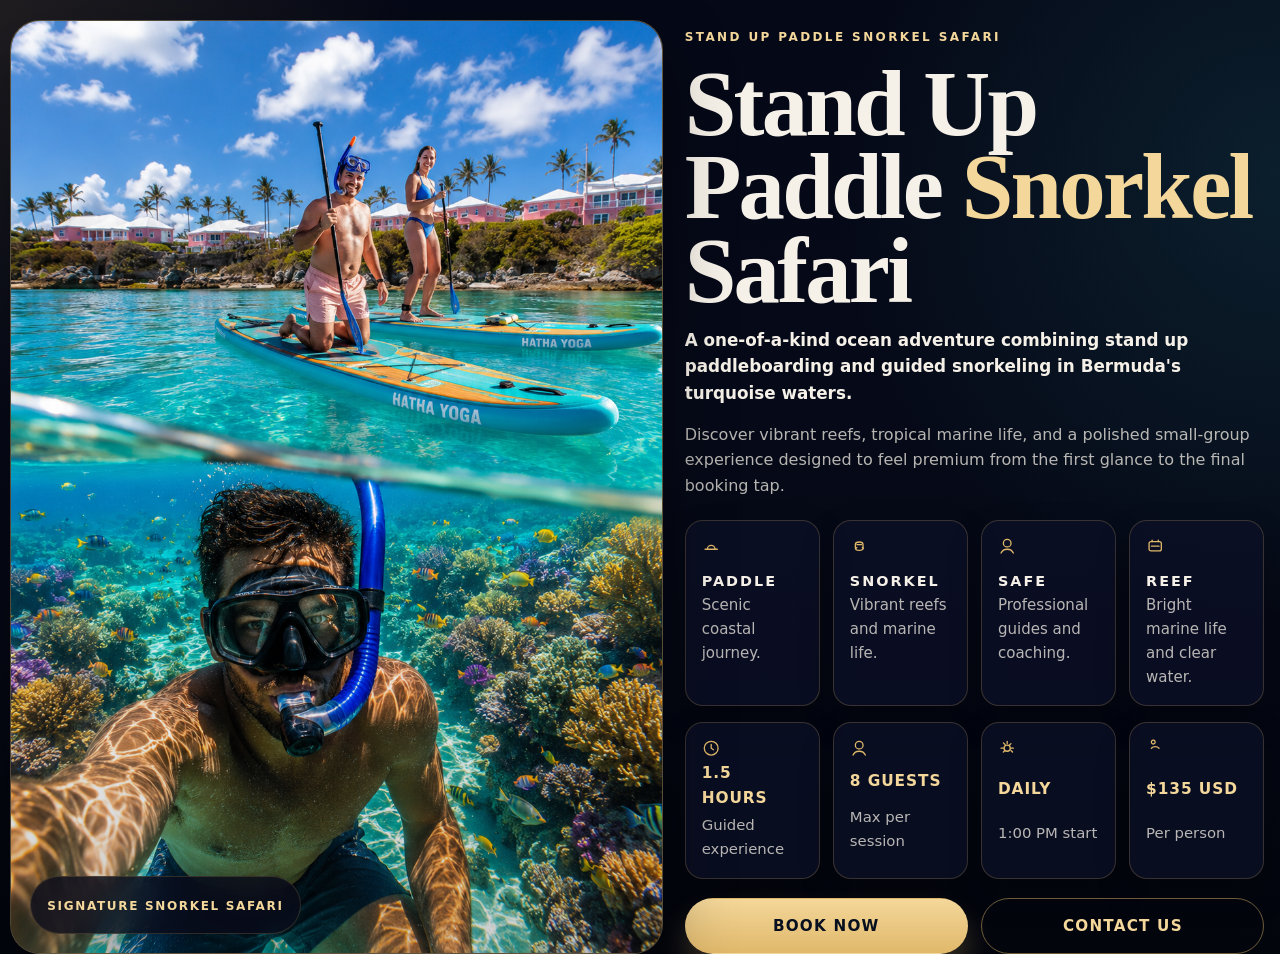
==== commit f7c8abdf: "landing" ====
--- a/index.html
+++ b/index.html
@@ -35,34 +35,18 @@
 </head>
 
 <body>
-  <a class="skip-link" href="#main">Skip to content</a>
-
-  <header class="topbar">
-    <div class="page-shell topbar__inner">
-      <div class="brand" aria-label="Graykite Bermuda">
-        <span class="brand__mark" aria-hidden="true">✦</span>
-        <span class="brand__text">Graykite Adventures</span>
-      </div>
-      <nav class="nav" aria-label="Primary">
-        <a href="#highlights">Highlights</a>
-        <a href="#details">Details</a>
-        <a href="#book">Book</a>
-      </nav>
-    </div>
-  </header>
-
   <main id="main">
     <section class="hero">
       <div class="page-shell hero__grid">
         <div class="hero__visual" aria-hidden="true">
           <img src="./photos/sup-snorkel.png" alt="" loading="eager" decoding="async">
           <div class="hero__badge">
-            <span class="hero__badge-label">Premium ocean experience</span>
+            <span class="hero__badge-label">Signature snorkel safari</span>
           </div>
         </div>
 
         <div class="hero__content">
-          <p class="eyebrow">Paddle. Snorkel. Explore Bermuda.</p>
+          <p class="eyebrow">Stand Up Paddle Snorkel Safari</p>
           <h1>Stand Up Paddle <span>Snorkel</span> Safari</h1>
           <p class="hero__lede">
             A one-of-a-kind ocean adventure combining stand up paddleboarding and guided snorkeling in Bermuda's turquoise waters.
@@ -101,8 +85,8 @@
                 <rect x="4" y="6" width="16" height="12" rx="2.5" fill="none" stroke="currentColor" stroke-width="1.7" />
                 <path d="M8 6v-2m8 2v-2M7 12h10" fill="none" stroke="currentColor" stroke-width="1.7" stroke-linecap="round" />
               </svg>
-              <h2>Capture</h2>
-              <p>Memorable moments on the water.</p>
+              <h2>Reef</h2>
+              <p>Bright marine life and clear water.</p>
             </article>
           </div>
 
@@ -143,15 +127,12 @@
 
           <div class="actions" id="book">
             <a class="button button--primary" href="https://wa.me/14419017055" target="_blank" rel="noreferrer">Book now</a>
-            <a class="button button--secondary" href="https://bermuda.graykite.surf/product-category/experiences/">See more</a>
+            <a class="button button--secondary" href="https://bermuda.graykite.surf/contact-us/">Contact us</a>
           </div>
         </div>
       </div>
     </section>
-
-
-
   </main>
 </body>
 
-</html>+</html>
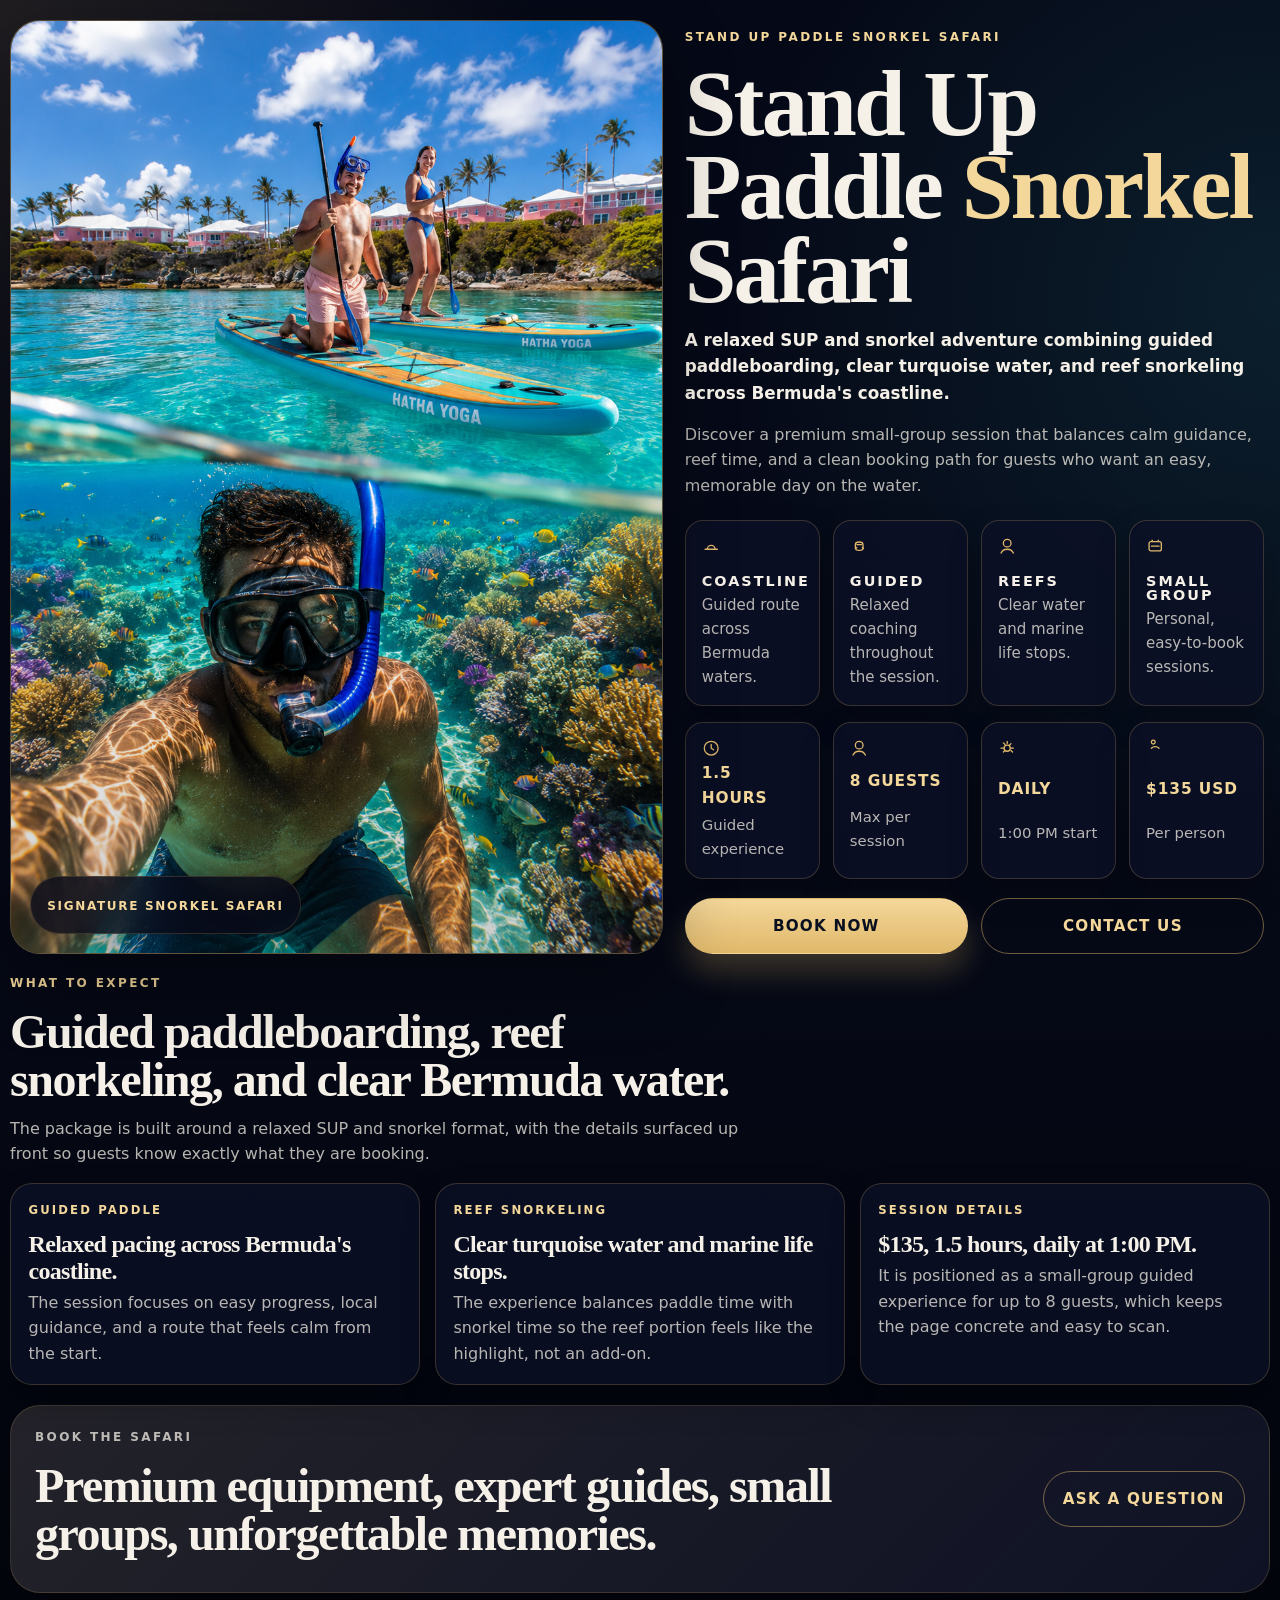
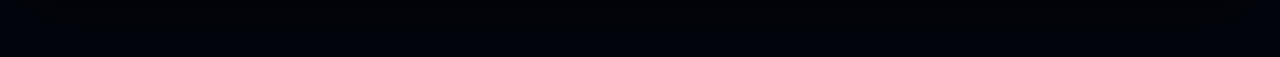
==== commit 57cb7bd3: "landing" ====
--- a/index.html
+++ b/index.html
@@ -5,10 +5,10 @@
   <meta charset="utf-8">
   <meta name="viewport" content="width=device-width, initial-scale=1">
   <title>Stand Up Paddle Snorkel Safari | Graykite Bermuda</title>
-  <meta name="description" content="A premium one-page landing page for Graykite Bermuda's Stand Up Paddle Snorkel Safari, with gold accents, strong imagery, and clear booking calls to action.">
+  <meta name="description" content="Graykite Bermuda's Stand Up Paddle Snorkel Safari is a relaxed SUP and snorkel adventure with guided paddleboarding, reef snorkeling, daily sessions, and online booking.">
   <link rel="canonical" href="https://bermuda.graykite.surf/product/stand-up-paddle-snorkel-safari/">
   <meta property="og:title" content="Stand Up Paddle Snorkel Safari | Graykite Bermuda">
-  <meta property="og:description" content="A premium one-page landing page for Graykite Bermuda's Stand Up Paddle Snorkel Safari.">
+  <meta property="og:description" content="A relaxed SUP and snorkel adventure with guided paddleboarding, reef snorkeling, and clear session details.">
   <meta property="og:type" content="website">
   <meta property="og:image" content="./photos/template.jpg">
   <meta name="theme-color" content="#050816">
@@ -18,7 +18,7 @@
       "@context": "https://schema.org",
       "@type": "Product",
       "name": "Stand Up Paddle Snorkel Safari",
-      "description": "A guided paddle and snorkel experience in Bermuda's turquoise waters.",
+      "description": "A relaxed SUP and snorkel adventure combining guided paddleboarding, clear turquoise water, and reef snorkeling across Bermuda's coastline.",
       "brand": {
         "@type": "Brand",
         "name": "Graykite Bermuda"
@@ -49,10 +49,10 @@
           <p class="eyebrow">Stand Up Paddle Snorkel Safari</p>
           <h1>Stand Up Paddle <span>Snorkel</span> Safari</h1>
           <p class="hero__lede">
-            A one-of-a-kind ocean adventure combining stand up paddleboarding and guided snorkeling in Bermuda's turquoise waters.
+            A relaxed SUP and snorkel adventure combining guided paddleboarding, clear turquoise water, and reef snorkeling across Bermuda's coastline.
           </p>
           <p class="hero__copy">
-            Discover vibrant reefs, tropical marine life, and a polished small-group experience designed to feel premium from the first glance to the final booking tap.
+            Discover a premium small-group session that balances calm guidance, reef time, and a clean booking path for guests who want an easy, memorable day on the water.
           </p>
 
           <div class="feature-grid" id="highlights">
@@ -61,32 +61,32 @@
                 <path d="M4 16h16" fill="none" stroke="currentColor" stroke-width="1.7" stroke-linecap="round" />
                 <path d="M7 16a5 5 0 0 1 10 0" fill="none" stroke="currentColor" stroke-width="1.7" />
               </svg>
-              <h2>Paddle</h2>
-              <p>Scenic coastal journey.</p>
+              <h2>Coastline</h2>
+              <p>Guided route across Bermuda waters.</p>
             </article>
             <article class="feature">
               <svg viewBox="0 0 24 24" class="feature__icon" aria-hidden="true">
                 <path d="M7 10c0-2 2.2-3.5 5-3.5S17 8 17 10v4c0 2-2.2 3.5-5 3.5S7 16 7 14v-4Z" fill="none" stroke="currentColor" stroke-width="1.7" />
                 <path d="M9 10h6m-7.5 5 1.5-1.5m8.5 1.5-1.5-1.5" fill="none" stroke="currentColor" stroke-width="1.7" stroke-linecap="round" />
               </svg>
-              <h2>Snorkel</h2>
-              <p>Vibrant reefs and marine life.</p>
+              <h2>Guided</h2>
+              <p>Relaxed coaching throughout the session.</p>
             </article>
             <article class="feature">
               <svg viewBox="0 0 24 24" class="feature__icon" aria-hidden="true">
                 <path d="M17 8a5 5 0 1 1-10 0 5 5 0 0 1 10 0Z" fill="none" stroke="currentColor" stroke-width="1.7" />
                 <path d="M4 21c1.5-3.6 5-5 8-5s6.5 1.4 8 5" fill="none" stroke="currentColor" stroke-width="1.7" stroke-linecap="round" />
               </svg>
-              <h2>Safe</h2>
-              <p>Professional guides and coaching.</p>
+              <h2>Reefs</h2>
+              <p>Clear water and marine life stops.</p>
             </article>
             <article class="feature">
               <svg viewBox="0 0 24 24" class="feature__icon" aria-hidden="true">
                 <rect x="4" y="6" width="16" height="12" rx="2.5" fill="none" stroke="currentColor" stroke-width="1.7" />
                 <path d="M8 6v-2m8 2v-2M7 12h10" fill="none" stroke="currentColor" stroke-width="1.7" stroke-linecap="round" />
               </svg>
-              <h2>Reef</h2>
-              <p>Bright marine life and clear water.</p>
+              <h2>Small group</h2>
+              <p>Personal, easy-to-book sessions.</p>
             </article>
           </div>
 
@@ -132,6 +132,48 @@
         </div>
       </div>
     </section>
+
+    <section class="section section--summary" aria-labelledby="summary-heading">
+      <div class="page-shell">
+        <div class="section-heading">
+          <p class="eyebrow">What to expect</p>
+          <h2 id="summary-heading">Guided paddleboarding, reef snorkeling, and clear Bermuda water.</h2>
+          <p>
+            The package is built around a relaxed SUP and snorkel format, with the details surfaced up front so guests know exactly what they are booking.
+          </p>
+        </div>
+
+        <div class="summary-grid">
+          <article class="summary-card">
+            <p class="summary-card__eyebrow">Guided paddle</p>
+            <h3>Relaxed pacing across Bermuda's coastline.</h3>
+            <p>The session focuses on easy progress, local guidance, and a route that feels calm from the start.</p>
+          </article>
+          <article class="summary-card">
+            <p class="summary-card__eyebrow">Reef snorkeling</p>
+            <h3>Clear turquoise water and marine life stops.</h3>
+            <p>The experience balances paddle time with snorkel time so the reef portion feels like the highlight, not an add-on.</p>
+          </article>
+          <article class="summary-card">
+            <p class="summary-card__eyebrow">Session details</p>
+            <h3>$135, 1.5 hours, daily at 1:00 PM.</h3>
+            <p>It is positioned as a small-group guided experience for up to 8 guests, which keeps the page concrete and easy to scan.</p>
+          </article>
+        </div>
+      </div>
+    </section>
+
+    <section class="section section--strip" aria-labelledby="strip-heading">
+      <div class="page-shell">
+        <div class="strip">
+          <div>
+            <p class="eyebrow">Book the safari</p>
+            <h2 id="strip-heading">Premium equipment, expert guides, small groups, unforgettable memories.</h2>
+          </div>
+          <a class="button button--secondary" href="https://bermuda.graykite.surf/contact-us/">Ask a question</a>
+        </div>
+      </div>
+    </section>
   </main>
 </body>
 
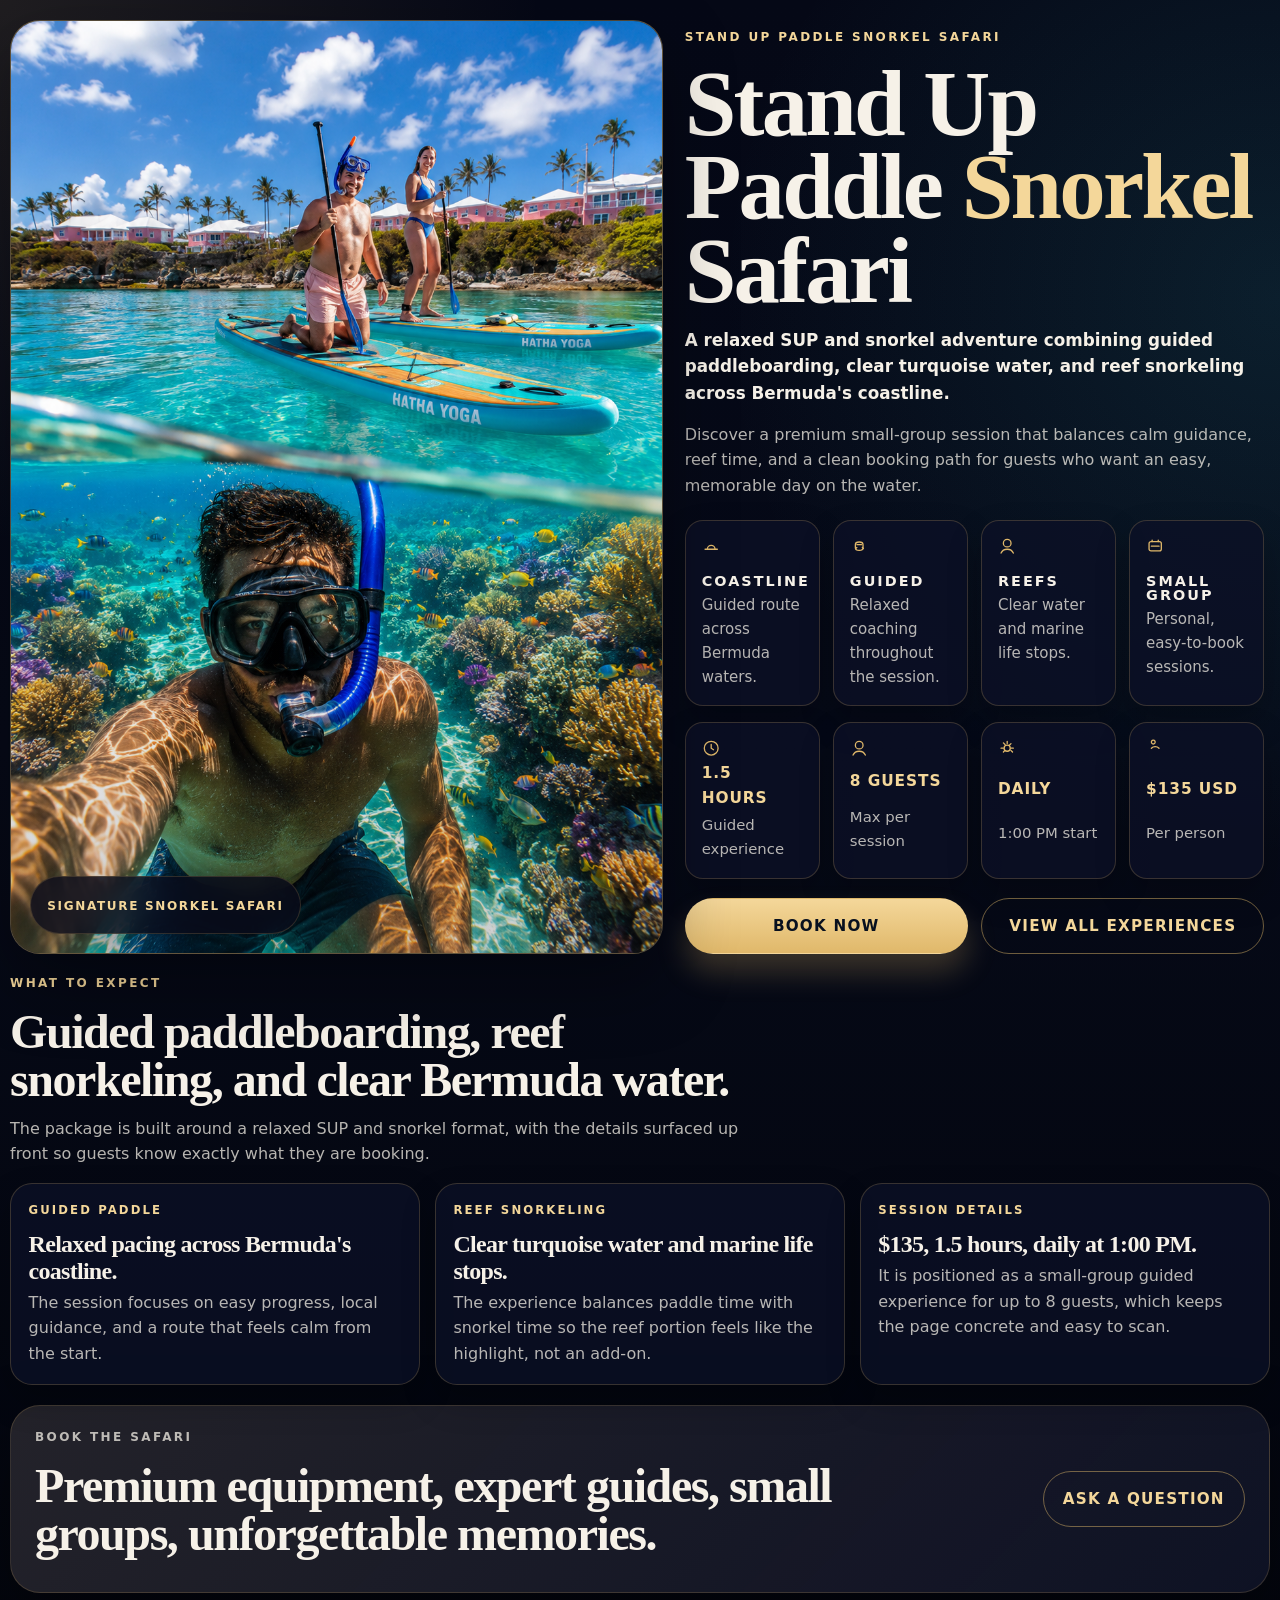
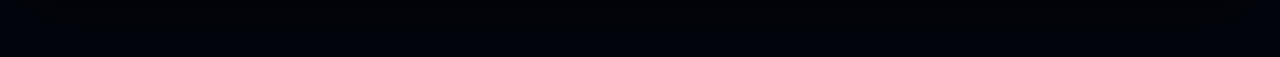
==== commit fabe02ef: "landing" ====
--- a/index.html
+++ b/index.html
@@ -127,7 +127,7 @@
 
           <div class="actions" id="book">
             <a class="button button--primary" href="https://wa.me/14419017055" target="_blank" rel="noreferrer">Book now</a>
-            <a class="button button--secondary" href="https://bermuda.graykite.surf/contact-us/">Contact us</a>
+            <a class="button button--secondary" href="experiences.html">View all experiences</a>
           </div>
         </div>
       </div>
--- a/styles.css
+++ b/styles.css
@@ -408,6 +408,90 @@
   padding-bottom: 4rem;
 }
 
+.hero--overview {
+  padding-top: 1rem;
+}
+
+.section--rows {
+  padding-top: 1.5rem;
+  padding-bottom: 4rem;
+}
+
+.row-list {
+  display: grid;
+  gap: 1rem;
+}
+
+.experience-row {
+  display: grid;
+  gap: 1rem;
+  padding: 1rem;
+  background: rgba(12, 17, 39, 0.76);
+  border: 1px solid var(--line);
+  border-radius: var(--radius-xl);
+  box-shadow: var(--shadow-soft);
+}
+
+.experience-row--feature {
+  border-color: rgba(224, 184, 106, 0.34);
+}
+
+.experience-row__media {
+  display: block;
+  overflow: hidden;
+  border-radius: calc(var(--radius-lg) - 2px);
+  background: #08101f;
+}
+
+.experience-row__media img {
+  width: 100%;
+  aspect-ratio: 1.25 / 0.85;
+  object-fit: cover;
+  transition: transform 260ms ease;
+}
+
+.experience-row__media:hover img {
+  transform: scale(1.03);
+}
+
+.experience-row__body {
+  display: grid;
+  gap: 0.9rem;
+}
+
+.experience-row__badge {
+  display: inline-flex;
+  width: fit-content;
+  margin-bottom: 0.7rem;
+  padding: 0.35rem 0.6rem;
+  color: #08101f;
+  background: linear-gradient(180deg, var(--gold-strong), var(--gold));
+  border-radius: 999px;
+  font-size: 0.72rem;
+  font-weight: 800;
+  letter-spacing: 0.16em;
+  text-transform: uppercase;
+}
+
+.experience-row__top p {
+  color: var(--muted);
+  margin-bottom: 0;
+}
+
+.experience-row__meta {
+  display: flex;
+  align-items: center;
+  justify-content: space-between;
+  gap: 1rem;
+  padding-top: 0.85rem;
+  border-top: 1px solid rgba(224, 184, 106, 0.14);
+  color: var(--gold-strong);
+  font-size: 0.82rem;
+  font-weight: 800;
+  letter-spacing: 0.12em;
+  text-transform: uppercase;
+}
+
 .strip {
   display: flex;
   flex-direction: column;
@@ -454,6 +538,17 @@
     grid-template-columns: repeat(3, minmax(0, 1fr));
   }
 
+  .experience-row {
+    grid-template-columns: minmax(280px, 0.92fr) minmax(0, 1.08fr);
+    align-items: stretch;
+    padding: 1.1rem;
+  }
+
+  .experience-row__media img {
+    aspect-ratio: 1 / 1;
+    min-height: 100%;
+  }
+
   .strip {
     flex-direction: row;
     align-items: center;
@@ -475,6 +570,10 @@
   .stats-row {
     grid-template-columns: repeat(4, minmax(0, 1fr));
   }
+
+  .row-list {
+    gap: 1.15rem;
+  }
 }
 
 @media (max-width: 779px) {
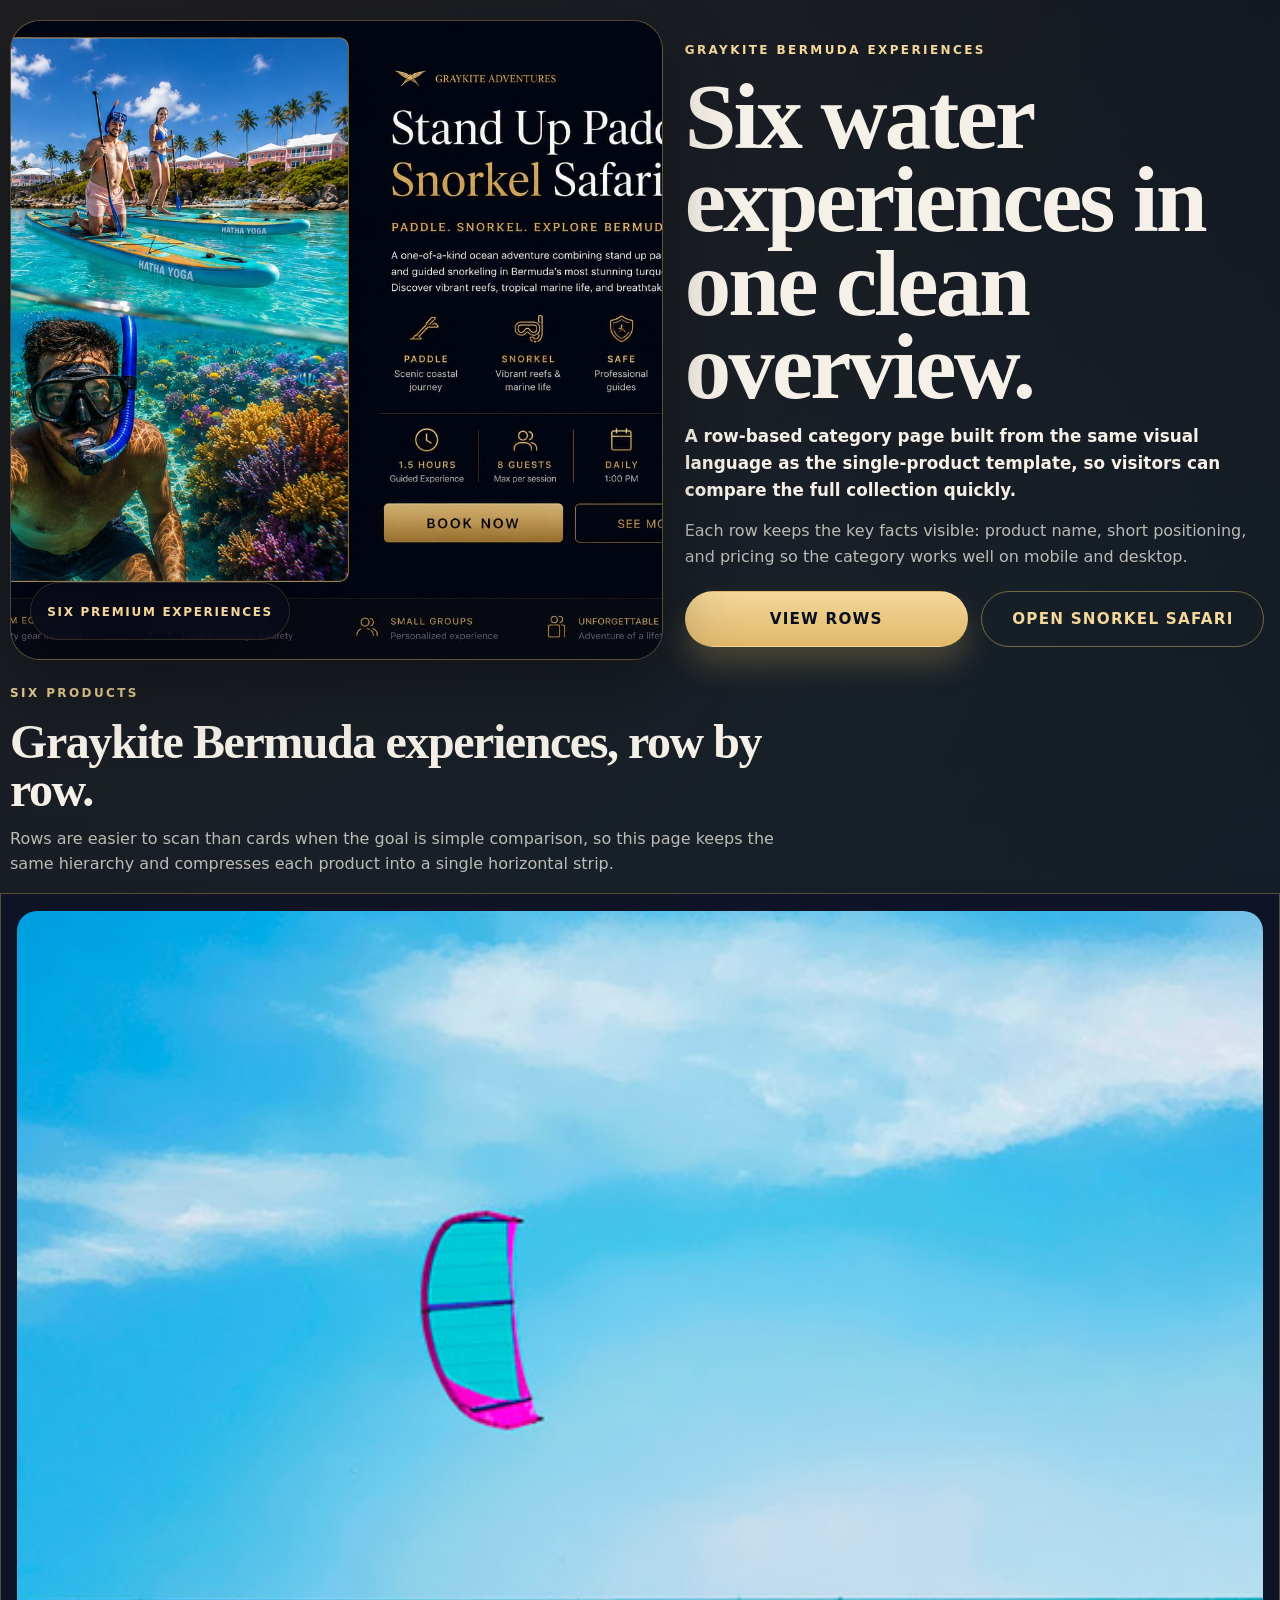
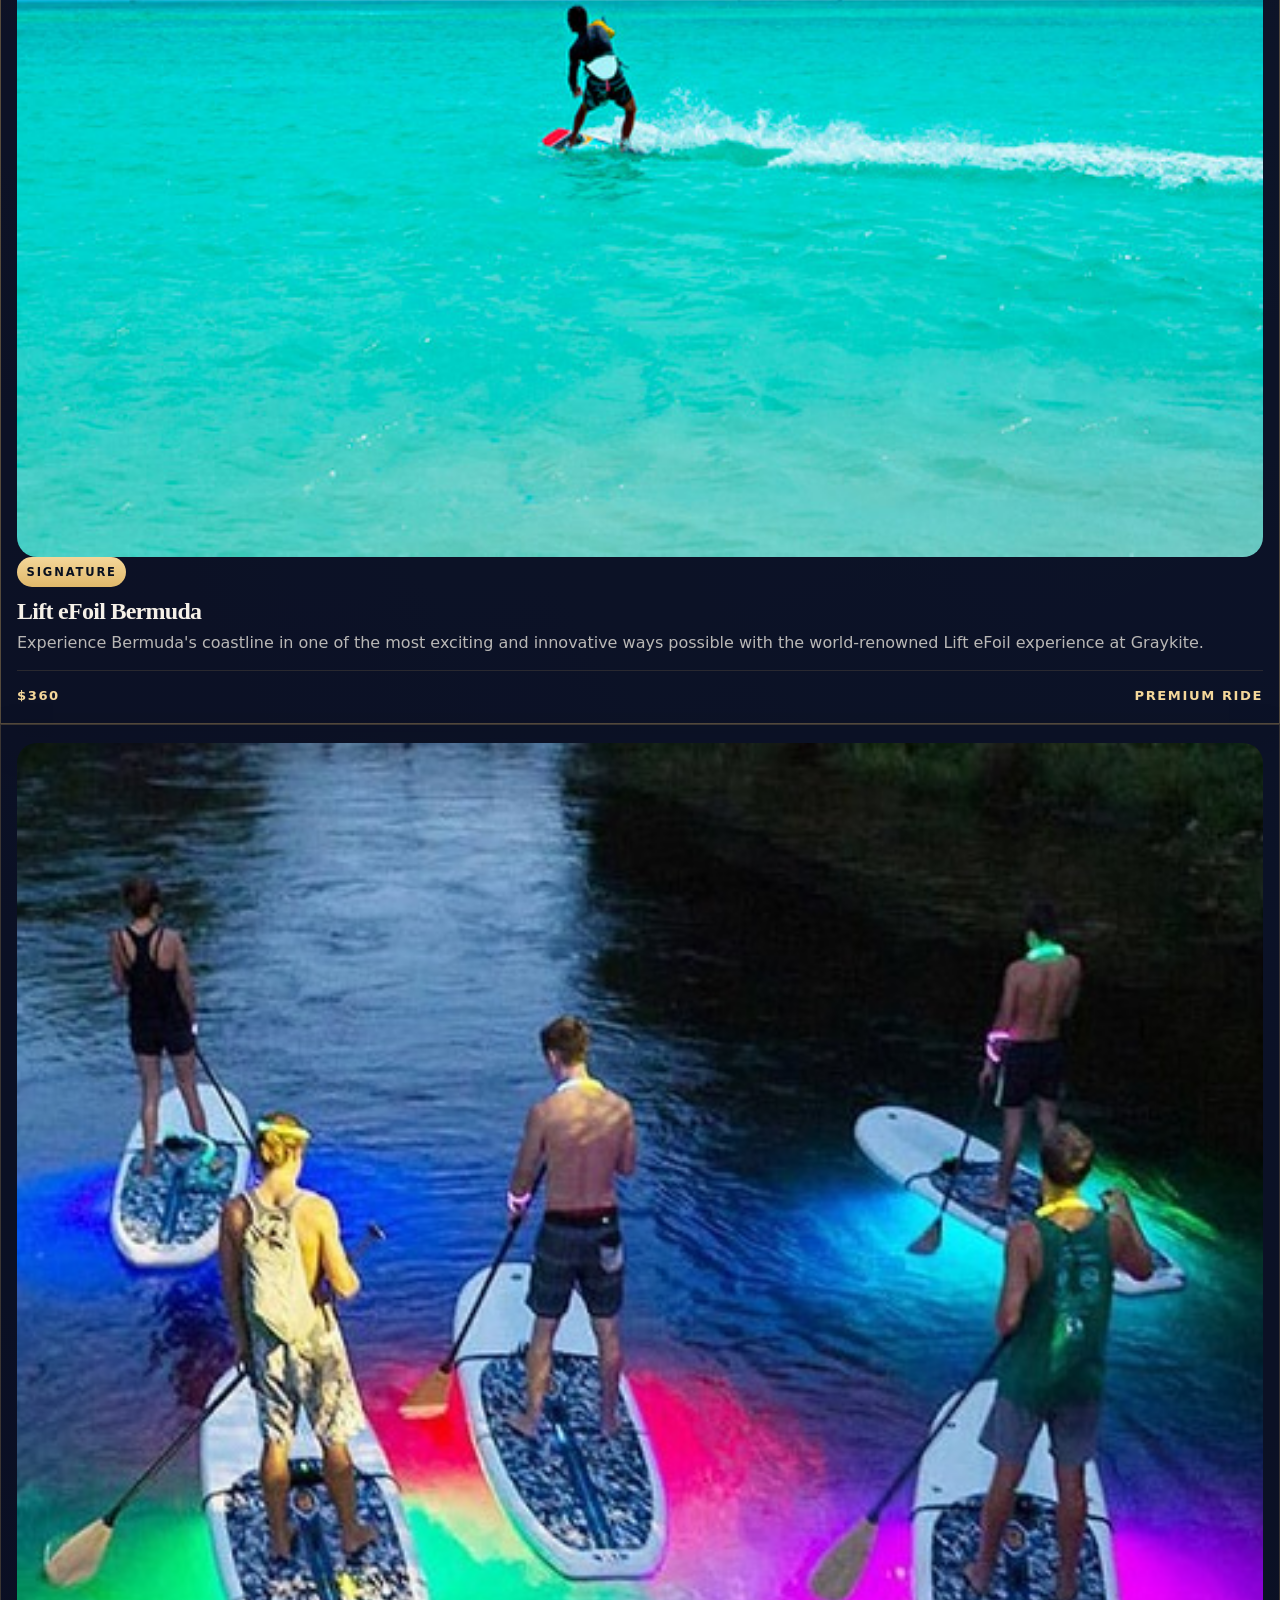
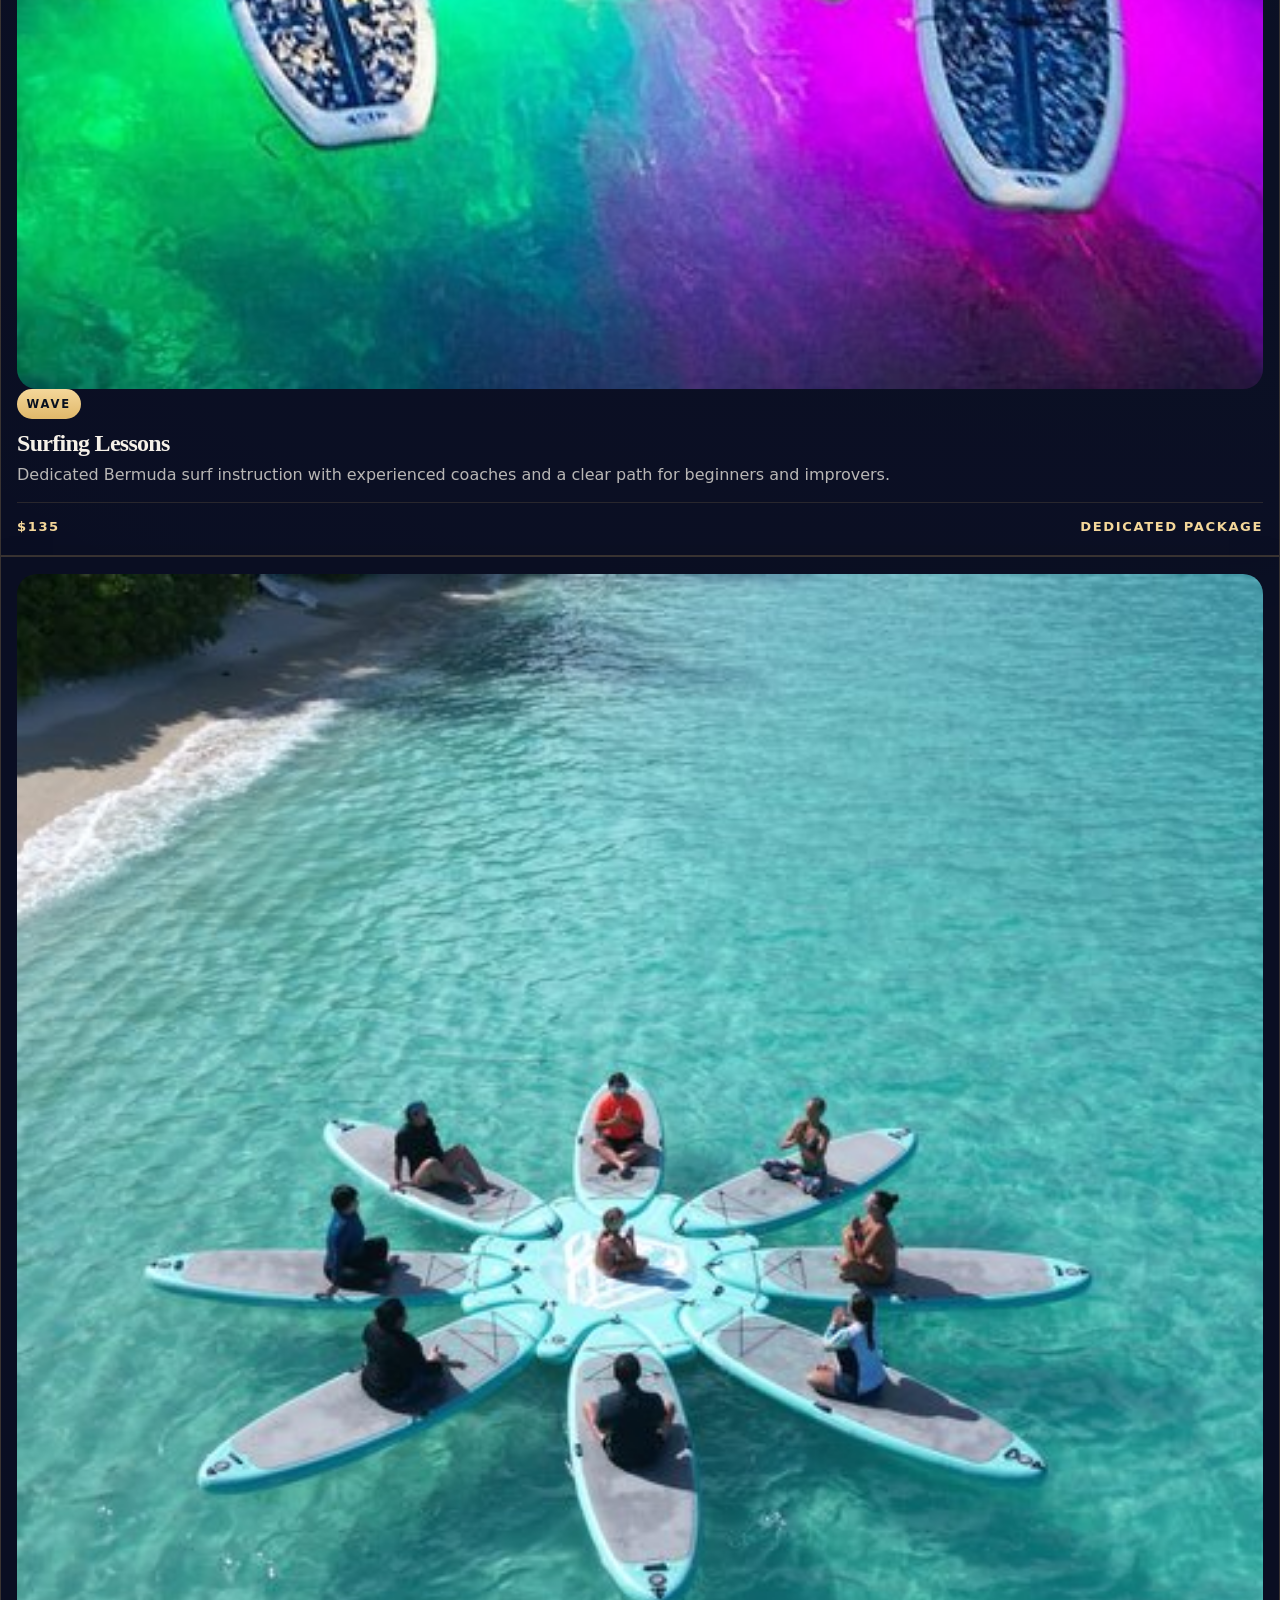
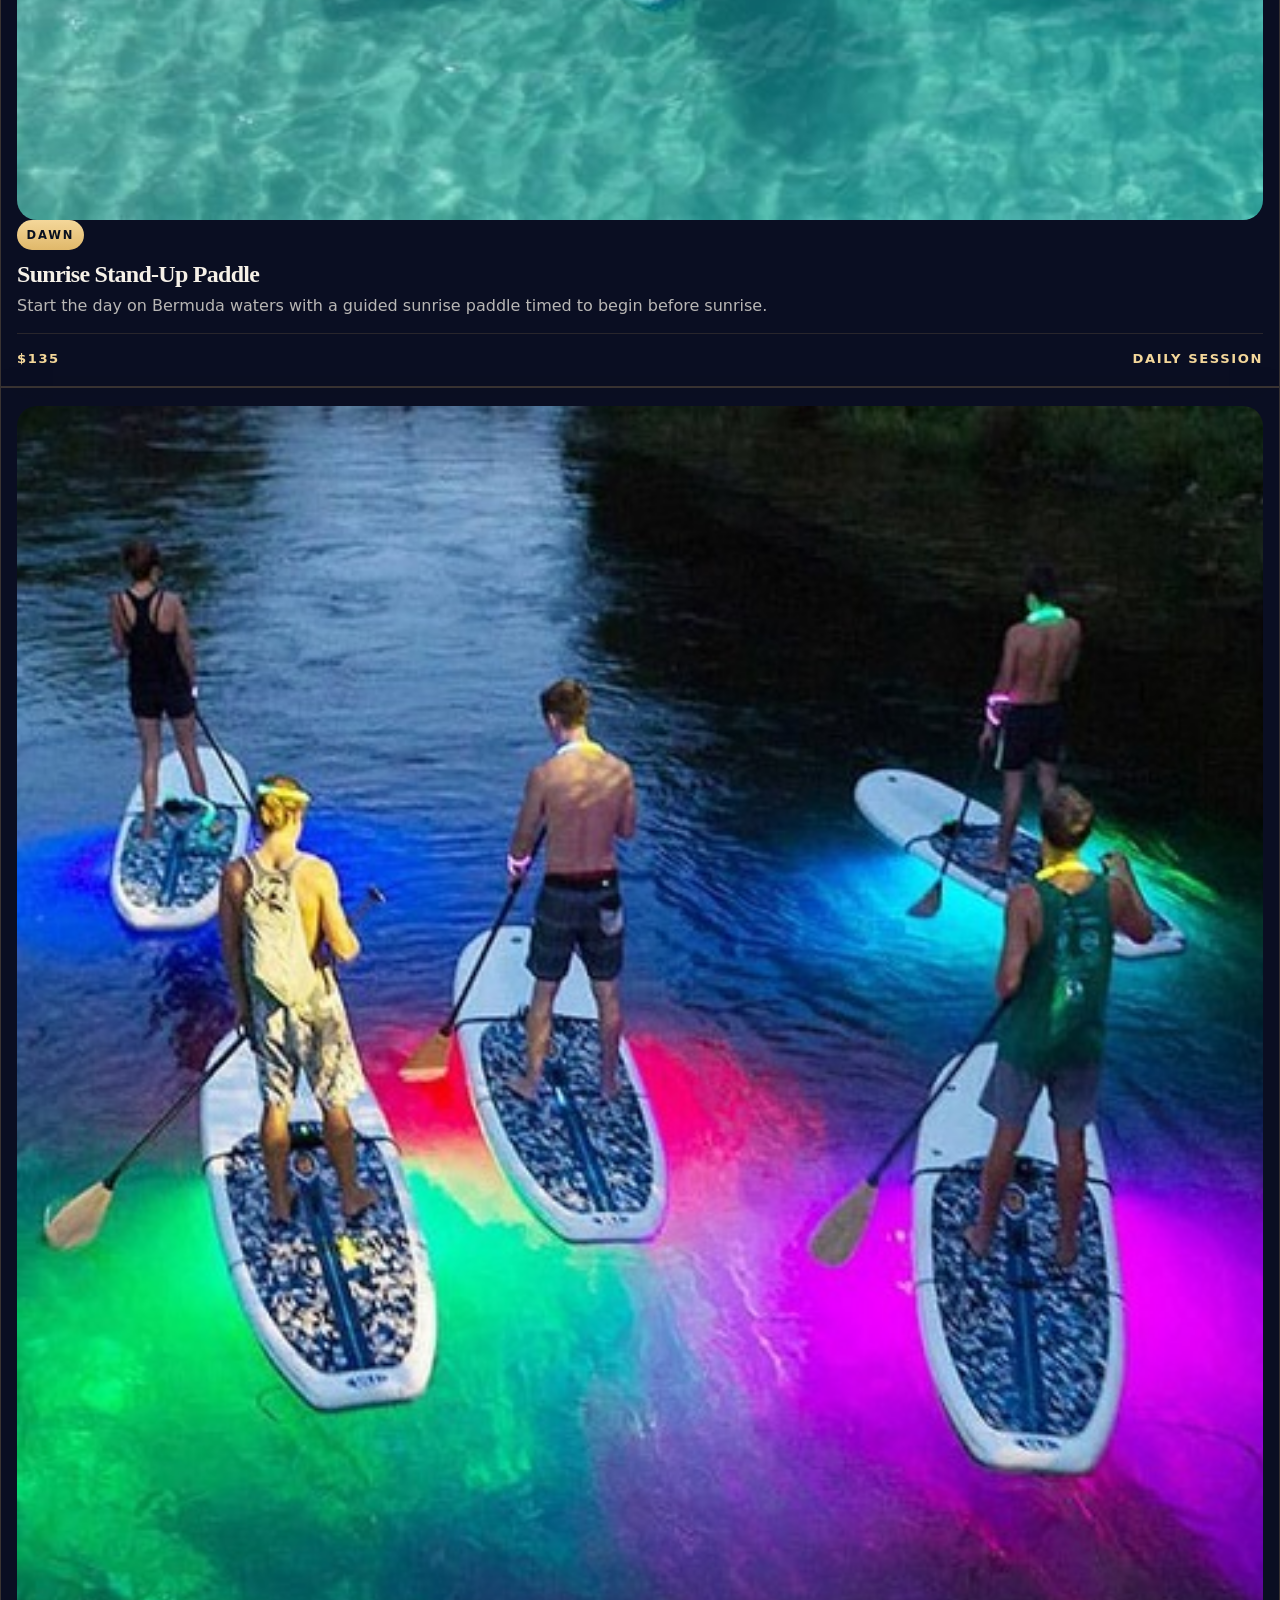
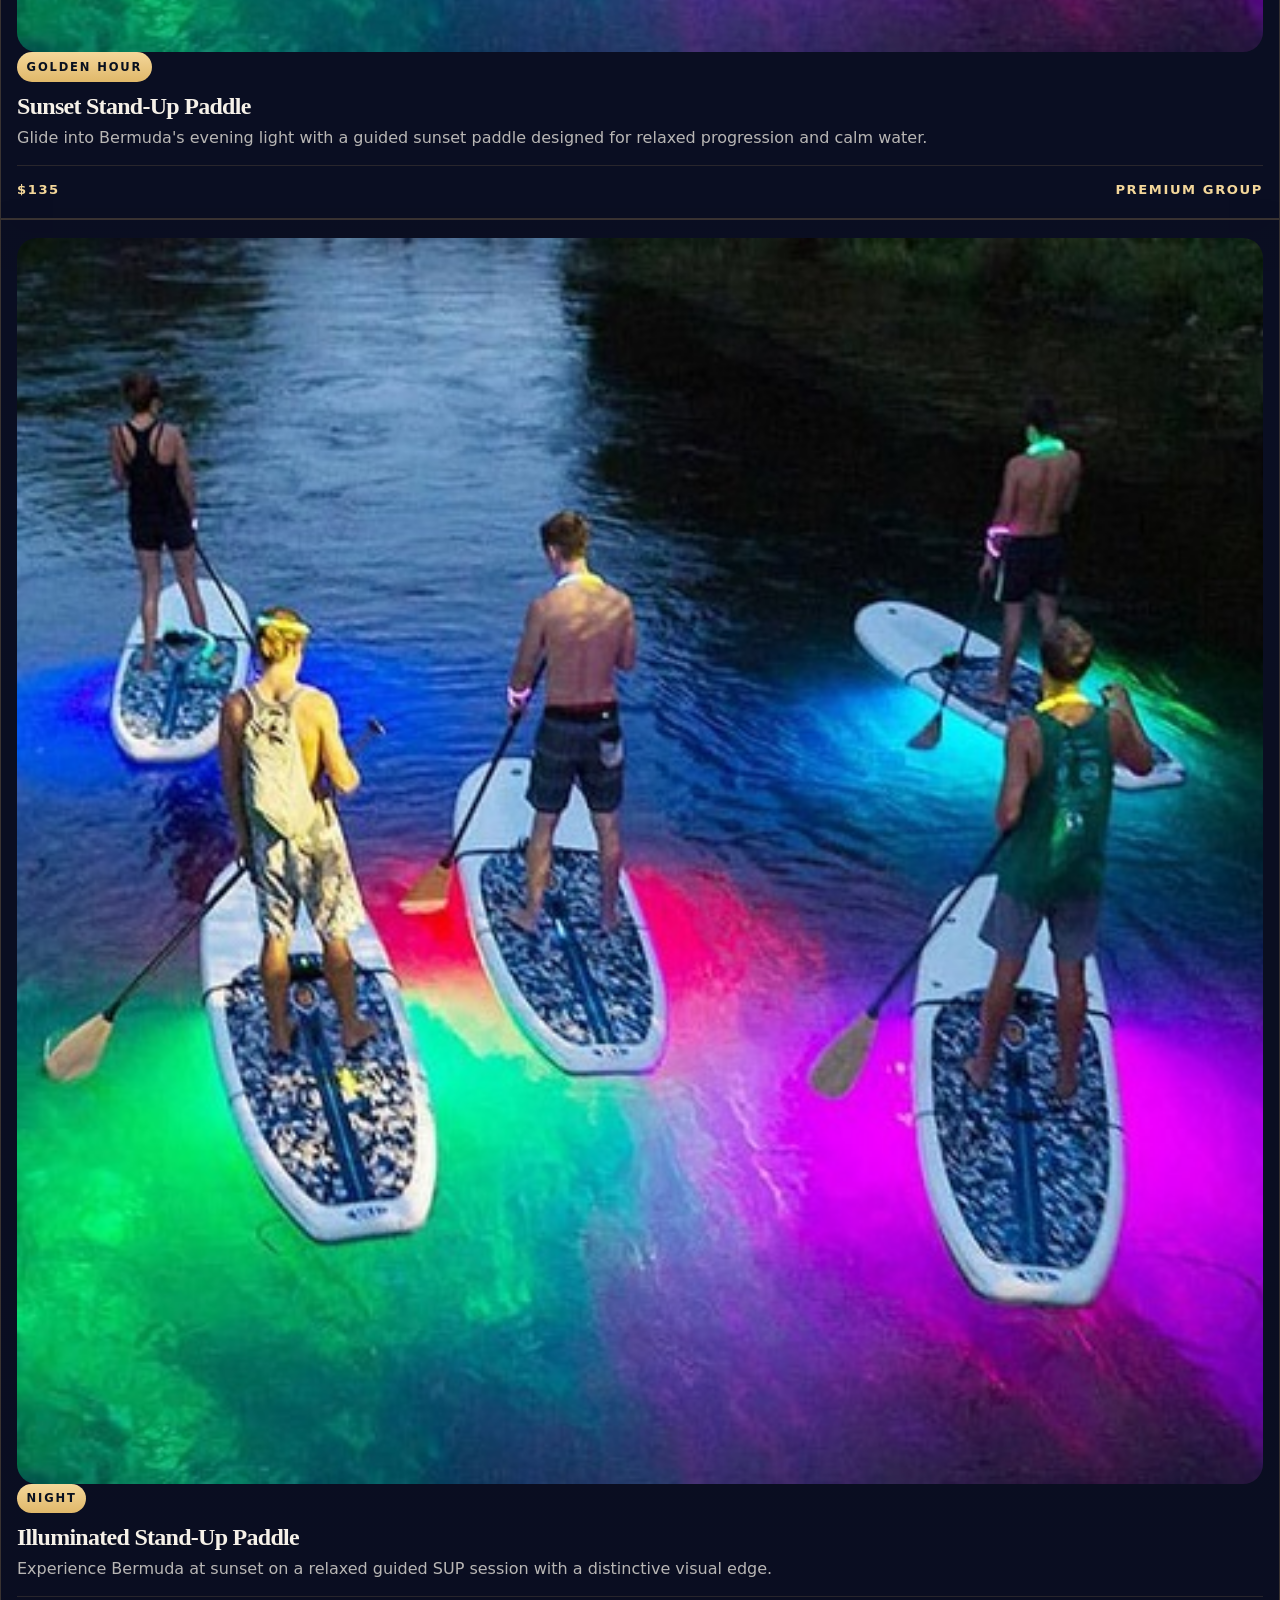
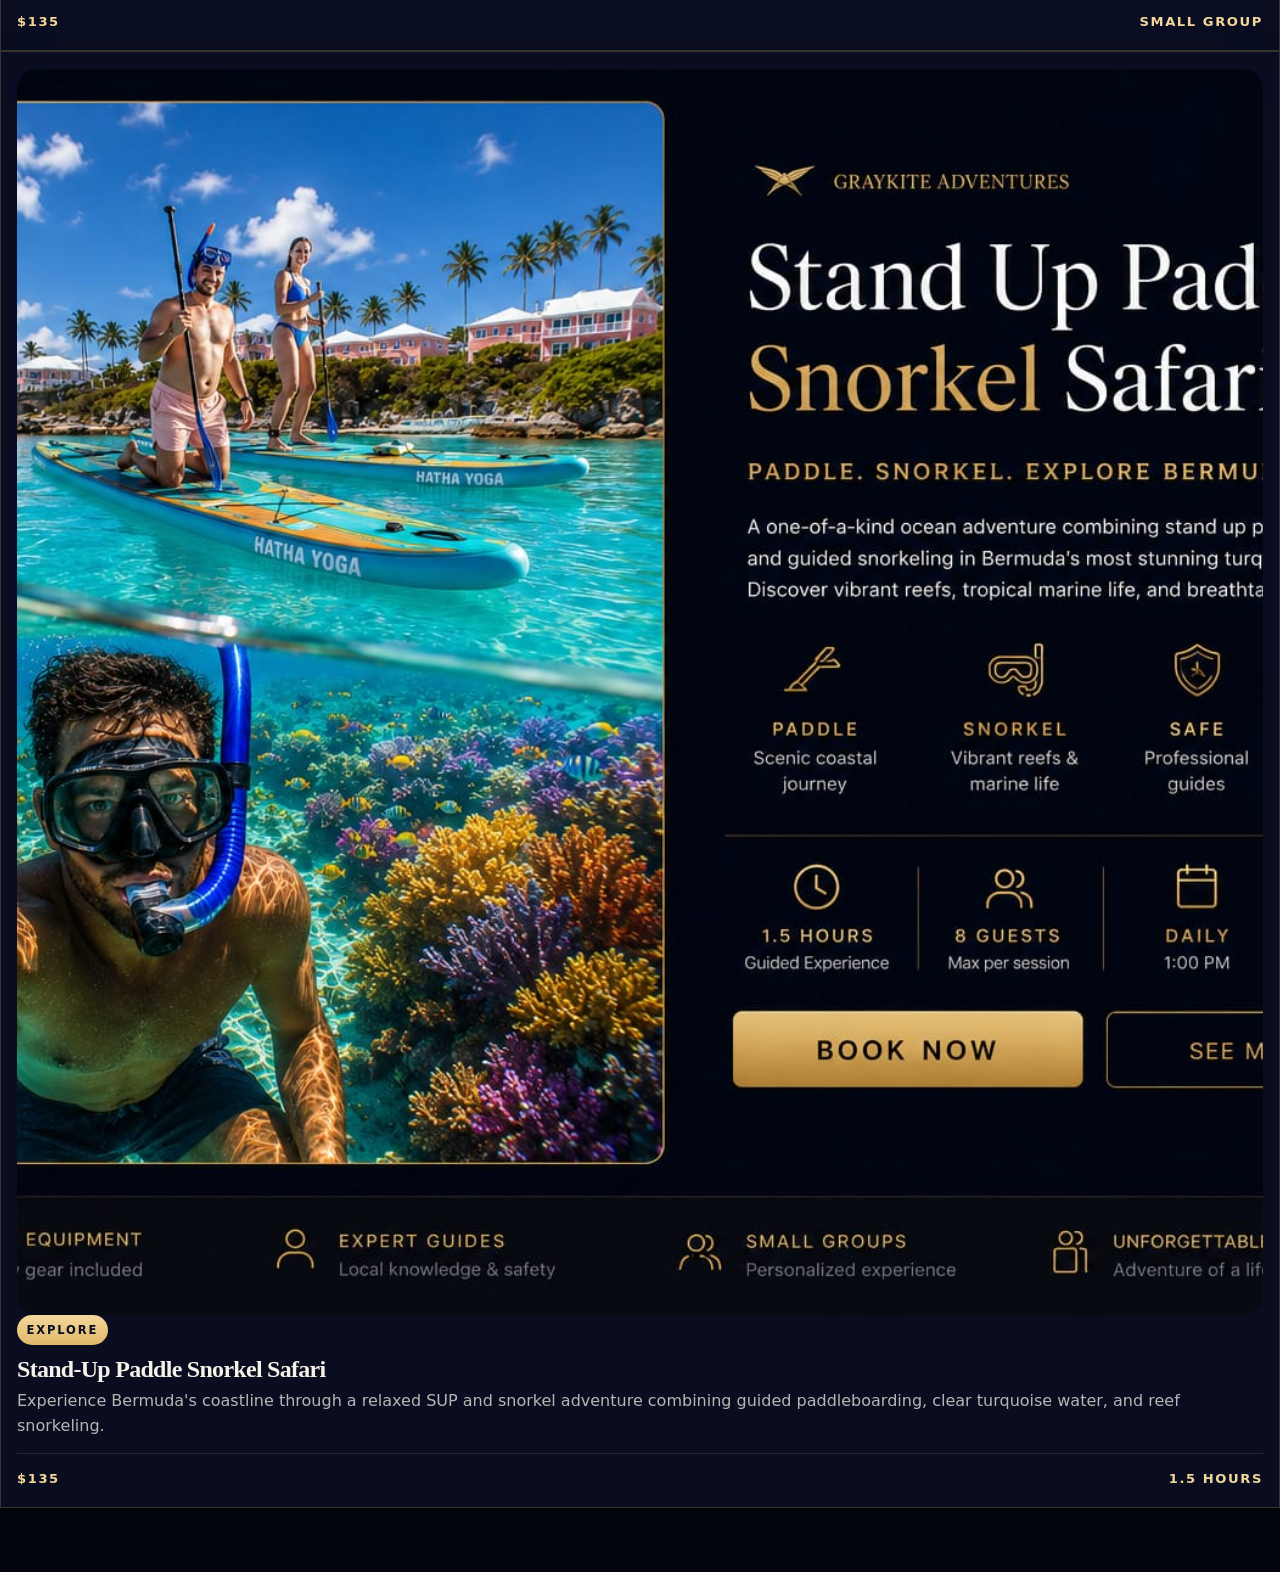
==== commit fa9aced7: "landing" ====
--- a/index.html
+++ b/index.html
@@ -4,11 +4,11 @@
 <head>
   <meta charset="utf-8">
   <meta name="viewport" content="width=device-width, initial-scale=1">
-  <title>Stand Up Paddle Snorkel Safari | Graykite Bermuda</title>
-  <meta name="description" content="Graykite Bermuda's Stand Up Paddle Snorkel Safari is a relaxed SUP and snorkel adventure with guided paddleboarding, reef snorkeling, daily sessions, and online booking.">
-  <link rel="canonical" href="https://bermuda.graykite.surf/product/stand-up-paddle-snorkel-safari/">
-  <meta property="og:title" content="Stand Up Paddle Snorkel Safari | Graykite Bermuda">
-  <meta property="og:description" content="A relaxed SUP and snorkel adventure with guided paddleboarding, reef snorkeling, and clear session details.">
+  <title>Graykite Bermuda Experiences | Premium Water Activities</title>
+  <meta name="description" content="Explore the full Graykite Bermuda experiences collection in a clean row-based overview, including Lift eFoil, surfing, paddle sessions, and the snorkel safari.">
+  <link rel="canonical" href="https://bermuda.graykite.surf/product-category/experiences/">
+  <meta property="og:title" content="Graykite Bermuda Experiences | Premium Water Activities">
+  <meta property="og:description" content="A row-based overview of Graykite Bermuda's premium water experiences.">
   <meta property="og:type" content="website">
   <meta property="og:image" content="./photos/template.jpg">
   <meta name="theme-color" content="#050816">
@@ -16,161 +16,160 @@
   <script type="application/ld+json">
     {
       "@context": "https://schema.org",
-      "@type": "Product",
-      "name": "Stand Up Paddle Snorkel Safari",
-      "description": "A relaxed SUP and snorkel adventure combining guided paddleboarding, clear turquoise water, and reef snorkeling across Bermuda's coastline.",
-      "brand": {
-        "@type": "Brand",
-        "name": "Graykite Bermuda"
-      },
-      "offers": {
-        "@type": "Offer",
-        "priceCurrency": "USD",
-        "price": "135",
-        "availability": "https://schema.org/InStock",
-        "url": "https://bermuda.graykite.surf/product/stand-up-paddle-snorkel-safari/"
-      }
+      "@type": "ItemList",
+      "name": "Graykite Bermuda Experiences",
+      "itemListOrder": "https://schema.org/ItemListOrderAscending",
+      "numberOfItems": 6,
+      "itemListElement": [
+        { "@type": "ListItem", "position": 1, "name": "Lift eFoil Bermuda" },
+        { "@type": "ListItem", "position": 2, "name": "Surfing Lessons" },
+        { "@type": "ListItem", "position": 3, "name": "Sunrise Stand-Up Paddle" },
+        { "@type": "ListItem", "position": 4, "name": "Sunset Stand-Up Paddle" },
+        { "@type": "ListItem", "position": 5, "name": "Illuminated Stand-Up Paddle" },
+        { "@type": "ListItem", "position": 6, "name": "Stand-Up Paddle Snorkel Safari" }
+      ]
     }
   </script>
 </head>
 
 <body>
   <main id="main">
-    <section class="hero">
+    <section class="hero hero--overview">
       <div class="page-shell hero__grid">
         <div class="hero__visual" aria-hidden="true">
-          <img src="./photos/sup-snorkel.png" alt="" loading="eager" decoding="async">
+          <img src="./photos/template.jpg" alt="" loading="eager" decoding="async">
           <div class="hero__badge">
-            <span class="hero__badge-label">Signature snorkel safari</span>
+            <span class="hero__badge-label">Six premium experiences</span>
           </div>
         </div>
 
         <div class="hero__content">
-          <p class="eyebrow">Stand Up Paddle Snorkel Safari</p>
-          <h1>Stand Up Paddle <span>Snorkel</span> Safari</h1>
+          <p class="eyebrow">Graykite Bermuda Experiences</p>
+          <h1>Six water experiences in one clean overview.</h1>
           <p class="hero__lede">
-            A relaxed SUP and snorkel adventure combining guided paddleboarding, clear turquoise water, and reef snorkeling across Bermuda's coastline.
+            A row-based category page built from the same visual language as the single-product template, so visitors can compare the full collection quickly.
           </p>
           <p class="hero__copy">
-            Discover a premium small-group session that balances calm guidance, reef time, and a clean booking path for guests who want an easy, memorable day on the water.
+            Each row keeps the key facts visible: product name, short positioning, and pricing so the category works well on mobile and desktop.
           </p>
-
-          <div class="feature-grid" id="highlights">
-            <article class="feature">
-              <svg viewBox="0 0 24 24" class="feature__icon" aria-hidden="true">
-                <path d="M4 16h16" fill="none" stroke="currentColor" stroke-width="1.7" stroke-linecap="round" />
-                <path d="M7 16a5 5 0 0 1 10 0" fill="none" stroke="currentColor" stroke-width="1.7" />
-              </svg>
-              <h2>Coastline</h2>
-              <p>Guided route across Bermuda waters.</p>
-            </article>
-            <article class="feature">
-              <svg viewBox="0 0 24 24" class="feature__icon" aria-hidden="true">
-                <path d="M7 10c0-2 2.2-3.5 5-3.5S17 8 17 10v4c0 2-2.2 3.5-5 3.5S7 16 7 14v-4Z" fill="none" stroke="currentColor" stroke-width="1.7" />
-                <path d="M9 10h6m-7.5 5 1.5-1.5m8.5 1.5-1.5-1.5" fill="none" stroke="currentColor" stroke-width="1.7" stroke-linecap="round" />
-              </svg>
-              <h2>Guided</h2>
-              <p>Relaxed coaching throughout the session.</p>
-            </article>
-            <article class="feature">
-              <svg viewBox="0 0 24 24" class="feature__icon" aria-hidden="true">
-                <path d="M17 8a5 5 0 1 1-10 0 5 5 0 0 1 10 0Z" fill="none" stroke="currentColor" stroke-width="1.7" />
-                <path d="M4 21c1.5-3.6 5-5 8-5s6.5 1.4 8 5" fill="none" stroke="currentColor" stroke-width="1.7" stroke-linecap="round" />
-              </svg>
-              <h2>Reefs</h2>
-              <p>Clear water and marine life stops.</p>
-            </article>
-            <article class="feature">
-              <svg viewBox="0 0 24 24" class="feature__icon" aria-hidden="true">
-                <rect x="4" y="6" width="16" height="12" rx="2.5" fill="none" stroke="currentColor" stroke-width="1.7" />
-                <path d="M8 6v-2m8 2v-2M7 12h10" fill="none" stroke="currentColor" stroke-width="1.7" stroke-linecap="round" />
-              </svg>
-              <h2>Small group</h2>
-              <p>Personal, easy-to-book sessions.</p>
-            </article>
-          </div>
-
-          <div class="stats-row" id="details">
-            <div class="stat">
-              <svg viewBox="0 0 24 24" class="stat__icon" aria-hidden="true">
-                <circle cx="12" cy="12" r="9" fill="none" stroke="currentColor" stroke-width="1.7" />
-                <path d="M12 7v5l3 2" fill="none" stroke="currentColor" stroke-width="1.7" stroke-linecap="round" />
-              </svg>
-              <span class="stat__value">1.5 hours</span>
-              <span class="stat__label">Guided experience</span>
-            </div>
-            <div class="stat">
-              <svg viewBox="0 0 24 24" class="stat__icon" aria-hidden="true">
-                <path d="M17 8a5 5 0 1 1-10 0 5 5 0 0 1 10 0Z" fill="none" stroke="currentColor" stroke-width="1.7" />
-                <path d="M4 21c1.5-3.6 5-5 8-5s6.5 1.4 8 5" fill="none" stroke="currentColor" stroke-width="1.7" stroke-linecap="round" />
-              </svg>
-              <span class="stat__value">8 guests</span>
-              <span class="stat__label">Max per session</span>
-            </div>
-            <div class="stat">
-              <svg viewBox="0 0 24 24" class="stat__icon" aria-hidden="true">
-                <path d="M12 3v3m8 6h-3M7 12H4m12.95-5.95-2.12 2.12M9.17 14.83l-2.12 2.12m0-11.88 2.12 2.12m7.66 7.66 2.12 2.12" fill="none" stroke="currentColor" stroke-width="1.7" stroke-linecap="round" />
-                <circle cx="12" cy="12" r="4" fill="none" stroke="currentColor" stroke-width="1.7" />
-              </svg>
-              <span class="stat__value">Daily</span>
-              <span class="stat__label">1:00 PM start</span>
-            </div>
-            <div class="stat">
-              <svg viewBox="0 0 24 24" class="stat__icon" aria-hidden="true">
-                <path d="M12 4a2.5 2.5 0 1 0 0 .01" fill="none" stroke="currentColor" stroke-width="1.7" />
-                <path d="M7 12c1.5-1.5 3-2 5-2s3.5.5 5 2" fill="none" stroke="currentColor" stroke-width="1.7" stroke-linecap="round" />
-              </svg>
-              <span class="stat__value">$135 USD</span>
-              <span class="stat__label">Per person</span>
-            </div>
-          </div>
-
-          <div class="actions" id="book">
-            <a class="button button--primary" href="https://wa.me/14419017055" target="_blank" rel="noreferrer">Book now</a>
-            <a class="button button--secondary" href="experiences.html">View all experiences</a>
+          <div class="actions">
+            <a class="button button--primary" href="#experiences">View rows</a>
+            <a class="button button--secondary" href="sup-snorkel.html">Open snorkel safari</a>
           </div>
         </div>
       </div>
     </section>
 
-    <section class="section section--summary" aria-labelledby="summary-heading">
+    <section class="section section--rows" id="experiences" aria-labelledby="rows-heading">
       <div class="page-shell">
         <div class="section-heading">
-          <p class="eyebrow">What to expect</p>
-          <h2 id="summary-heading">Guided paddleboarding, reef snorkeling, and clear Bermuda water.</h2>
-          <p>
-            The package is built around a relaxed SUP and snorkel format, with the details surfaced up front so guests know exactly what they are booking.
-          </p>
+          <p class="eyebrow">Six products</p>
+          <h2 id="rows-heading">Graykite Bermuda experiences, row by row.</h2>
+          <p>Rows are easier to scan than cards when the goal is simple comparison, so this page keeps the same hierarchy and compresses each product into a single horizontal strip.</p>
         </div>
 
-        <div class="summary-grid">
-          <article class="summary-card">
-            <p class="summary-card__eyebrow">Guided paddle</p>
-            <h3>Relaxed pacing across Bermuda's coastline.</h3>
-            <p>The session focuses on easy progress, local guidance, and a route that feels calm from the start.</p>
+        <div class="row-list">
+          <article class="experience-row experience-row--feature">
+            <a class="experience-row__media" href="lift-efoil-bermuda.html" aria-label="Lift eFoil Bermuda">
+              <img src="./photos/1000059914.jpg" alt="Rider on a Lift eFoil board above clear Bermuda water" loading="lazy" decoding="async">
+            </a>
+            <div class="experience-row__body">
+              <div class="experience-row__top">
+                <span class="experience-row__badge">Signature</span>
+                <h3>Lift eFoil Bermuda</h3>
+                <p>Experience Bermuda's coastline in one of the most exciting and innovative ways possible with the world-renowned Lift eFoil experience at Graykite.</p>
+              </div>
+              <div class="experience-row__meta">
+                <span>$360</span>
+                <span>Premium ride</span>
+              </div>
+            </div>
           </article>
-          <article class="summary-card">
-            <p class="summary-card__eyebrow">Reef snorkeling</p>
-            <h3>Clear turquoise water and marine life stops.</h3>
-            <p>The experience balances paddle time with snorkel time so the reef portion feels like the highlight, not an add-on.</p>
+
+          <article class="experience-row">
+            <a class="experience-row__media" href="surfing-lessons.html" aria-label="Surfing Lessons">
+              <img src="./photos/1000059887.jpg" alt="Bermuda water scene at sunset" loading="lazy" decoding="async">
+            </a>
+            <div class="experience-row__body">
+              <div class="experience-row__top">
+                <span class="experience-row__badge">Wave</span>
+                <h3>Surfing Lessons</h3>
+                <p>Dedicated Bermuda surf instruction with experienced coaches and a clear path for beginners and improvers.</p>
+              </div>
+              <div class="experience-row__meta">
+                <span>$135</span>
+                <span>Dedicated package</span>
+              </div>
+            </div>
           </article>
-          <article class="summary-card">
-            <p class="summary-card__eyebrow">Session details</p>
-            <h3>$135, 1.5 hours, daily at 1:00 PM.</h3>
-            <p>It is positioned as a small-group guided experience for up to 8 guests, which keeps the page concrete and easy to scan.</p>
+
+          <article class="experience-row">
+            <a class="experience-row__media" href="sunrise-stand-up-paddle.html" aria-label="Sunrise Stand-Up Paddle">
+              <img src="./photos/1000057119.jpg" alt="Quiet early-morning water suitable for paddleboarding" loading="lazy" decoding="async">
+            </a>
+            <div class="experience-row__body">
+              <div class="experience-row__top">
+                <span class="experience-row__badge">Dawn</span>
+                <h3>Sunrise Stand-Up Paddle</h3>
+                <p>Start the day on Bermuda waters with a guided sunrise paddle timed to begin before sunrise.</p>
+              </div>
+              <div class="experience-row__meta">
+                <span>$135</span>
+                <span>Daily session</span>
+              </div>
+            </div>
           </article>
-        </div>
-      </div>
-    </section>
 
-    <section class="section section--strip" aria-labelledby="strip-heading">
-      <div class="page-shell">
-        <div class="strip">
-          <div>
-            <p class="eyebrow">Book the safari</p>
-            <h2 id="strip-heading">Premium equipment, expert guides, small groups, unforgettable memories.</h2>
-          </div>
-          <a class="button button--secondary" href="https://bermuda.graykite.surf/contact-us/">Ask a question</a>
+          <article class="experience-row">
+            <a class="experience-row__media" href="sunset-stand-up-paddle.html" aria-label="Sunset Stand-Up Paddle">
+              <img src="./photos/paddle-yoga.jpg" alt="Calm Bermuda water at dusk" loading="lazy" decoding="async">
+            </a>
+            <div class="experience-row__body">
+              <div class="experience-row__top">
+                <span class="experience-row__badge">Golden hour</span>
+                <h3>Sunset Stand-Up Paddle</h3>
+                <p>Glide into Bermuda's evening light with a guided sunset paddle designed for relaxed progression and calm water.</p>
+              </div>
+              <div class="experience-row__meta">
+                <span>$135</span>
+                <span>Premium group</span>
+              </div>
+            </div>
+          </article>
+
+          <article class="experience-row">
+            <a class="experience-row__media" href="illuminated-stand-up-paddle.html" aria-label="Illuminated Stand-Up Paddle">
+              <img src="./photos/1000059887.jpg" alt="Paddleboards on vivid water at dusk" loading="lazy" decoding="async">
+            </a>
+            <div class="experience-row__body">
+              <div class="experience-row__top">
+                <span class="experience-row__badge">Night</span>
+                <h3>Illuminated Stand-Up Paddle</h3>
+                <p>Experience Bermuda at sunset on a relaxed guided SUP session with a distinctive visual edge.</p>
+              </div>
+              <div class="experience-row__meta">
+                <span>$135</span>
+                <span>Small group</span>
+              </div>
+            </div>
+          </article>
+
+          <article class="experience-row">
+            <a class="experience-row__media" href="sup-snorkel.html" aria-label="Stand Up Paddle Snorkel Safari">
+              <img src="./photos/template.jpg" alt="Stand Up Paddle Snorkel Safari promo image" loading="lazy" decoding="async">
+            </a>
+            <div class="experience-row__body">
+              <div class="experience-row__top">
+                <span class="experience-row__badge">Explore</span>
+                <h3>Stand-Up Paddle Snorkel Safari</h3>
+                <p>Experience Bermuda's coastline through a relaxed SUP and snorkel adventure combining guided paddleboarding, clear turquoise water, and reef snorkeling.</p>
+              </div>
+              <div class="experience-row__meta">
+                <span>$135</span>
+                <span>1.5 hours</span>
+              </div>
+            </div>
+          </article>
         </div>
       </div>
     </section>
--- a/styles.css
+++ b/styles.css
@@ -419,17 +419,23 @@
 
 .row-list {
   display: grid;
-  gap: 1rem;
+  gap: 0;
 }
 
 .experience-row {
-  display: grid;
-  gap: 1rem;
-  padding: 1rem;
+  display: block;
+  width: 100vw;
+  margin-left: calc(50% - 50vw);
+  padding: 1rem max(1rem, calc((100vw - min(100vw, var(--content-max))) / 2 + 1rem));
   background: rgba(12, 17, 39, 0.76);
   border: 1px solid var(--line);
-  border-radius: var(--radius-xl);
+  border-radius: 0;
   box-shadow: var(--shadow-soft);
+}
+
+.experience-row__inner {
+  display: grid;
+  gap: 1rem;
 }
 
 .experience-row--feature {
@@ -539,9 +545,13 @@
   }
 
   .experience-row {
+    padding-top: 1.1rem;
+    padding-bottom: 1.1rem;
+  }
+
+  .experience-row__inner {
     grid-template-columns: minmax(280px, 0.92fr) minmax(0, 1.08fr);
     align-items: stretch;
-    padding: 1.1rem;
   }
 
   .experience-row__media img {
@@ -572,7 +582,7 @@
   }
 
   .row-list {
-    gap: 1.15rem;
+    gap: 0;
   }
 }
 
